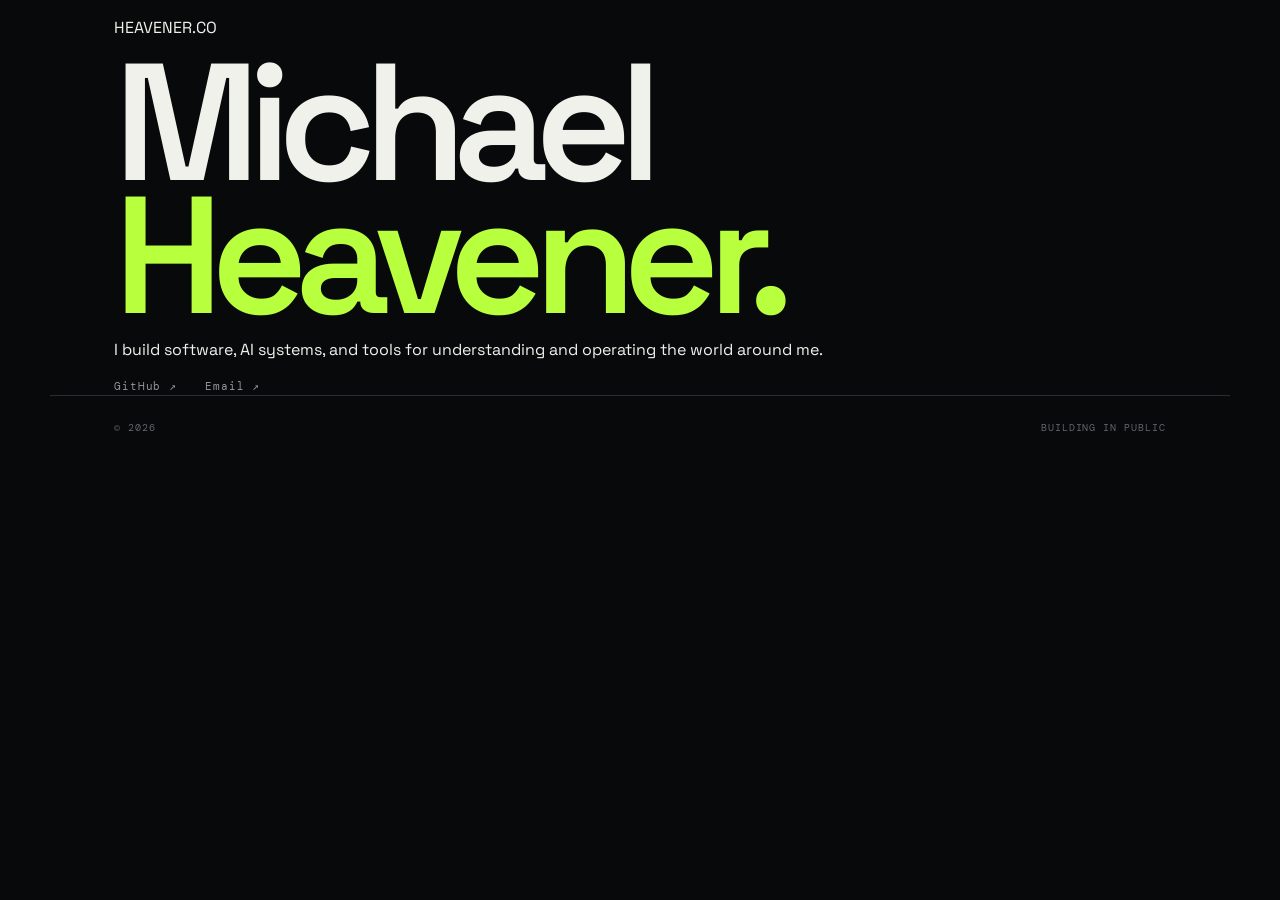
==== index.html @ 12c2f24b "Simplify main Heavener landing page" ====
<!doctype html>
<html lang="en">
<head>
  <meta charset="utf-8">
  <meta name="viewport" content="width=device-width, initial-scale=1">
  <meta name="description" content="Michael Heavener — building software, AI systems, and useful things.">
  <title>Michael Heavener</title>
  <link rel="stylesheet" href="style.css">
</head>
<body class="home-page">
  <main class="home">
    <p class="eyebrow">HEAVENER.CO</p>
    <h1>Michael<br><em>Heavener.</em></h1>
    <p class="intro">I build software, AI systems, and tools for understanding and operating the world around me.</p>
    <nav class="home-links" aria-label="Primary">
      <a href="https://github.heavener.co">GitHub <span>↗</span></a>
      <a href="mailto:hello@heavener.co">Email <span>↗</span></a>
    </nav>
  </main>
  <footer class="home-footer">
    <span>© 2026</span>
    <span>BUILDING IN PUBLIC</span>
  </footer>
</body>
</html>
---- style.css ----
@import url('https://fonts.googleapis.com/css2?family=DM+Mono:wght@400;500&family=Space+Grotesk:wght@400;500;600;700&display=swap');

:root { --bg:#08090b; --fg:#f1f1ec; --muted:#92959a; --line:#292c31; --accent:#b8ff3d; --max:1180px; }
* { box-sizing:border-box; }
html { scroll-behavior:smooth; }
body { margin:0; background:var(--bg); color:var(--fg); font-family:'Space Grotesk',sans-serif; line-height:1.5; }
a { color:inherit; text-decoration:none; }
.scanlines { position:fixed; inset:0; pointer-events:none; opacity:.035; z-index:10; background:repeating-linear-gradient(to bottom,transparent 0,transparent 2px,#fff 3px); }
.site-header { height:78px; padding:0 5vw; display:flex; align-items:center; justify-content:space-between; border-bottom:1px solid var(--line); position:sticky; top:0; z-index:5; background:rgba(8,9,11,.88); backdrop-filter:blur(14px); }
.brand { font-weight:700; letter-spacing:-.05em; font-size:1.15rem; }
.brand span { color:var(--muted); }
nav { display:flex; gap:28px; font-family:'DM Mono',monospace; font-size:.7rem; letter-spacing:.08em; }
nav a { color:var(--muted); transition:color .2s; } nav a:hover { color:var(--accent); }
main { max-width:var(--max); margin:auto; padding:0 5vw; }
.hero { min-height:calc(100vh - 78px); display:flex; flex-direction:column; justify-content:center; padding:10vh 0; position:relative; }
.hero-meta,.section-label,.status,.project-type,footer { font-family:'DM Mono',monospace; font-size:.68rem; letter-spacing:.1em; }
.hero-meta { color:var(--muted); margin-bottom:28px; } .hero-meta span { color:var(--accent); margin:0 8px; }
h1 { font-size:clamp(4.8rem,13vw,10.5rem); line-height:.8; letter-spacing:-.075em; margin:0; font-weight:600; }
em { color:var(--accent); font-style:normal; }
.lede { max-width:560px; color:#b8bbc0; font-size:clamp(1rem,2vw,1.3rem); margin:42px 0 30px; }
.hero-actions { display:flex; gap:12px; flex-wrap:wrap; }
.button { border:1px solid var(--line); padding:13px 18px; font-family:'DM Mono',monospace; font-size:.7rem; letter-spacing:.07em; transition:.2s; }
.button:hover { border-color:var(--accent); color:var(--accent); transform:translateY(-2px); }
.button.primary { background:var(--accent); color:#090a09; border-color:var(--accent); }
.button.primary:hover { background:transparent; color:var(--accent); }
.status { margin-top:70px; color:var(--muted); } .dot { display:inline-block; width:7px; height:7px; background:var(--accent); border-radius:50%; margin-right:8px; box-shadow:0 0 14px var(--accent); } .slash { margin:0 10px; color:var(--line); }
.section { border-top:1px solid var(--line); padding:110px 0; } .section-label { color:var(--muted); margin-bottom:48px; }
.project-grid { display:grid; grid-template-columns:repeat(2,1fr); gap:1px; background:var(--line); border:1px solid var(--line); }
.project { min-height:380px; background:var(--bg); padding:30px; display:flex; flex-direction:column; justify-content:space-between; position:relative; transition:background .25s; }
.project:hover { background:#0d0f12; } .project.featured { grid-row:span 2; min-height:761px; }
.project-number { color:var(--accent); font-family:'DM Mono',monospace; font-size:.7rem; } .project-type { color:var(--muted); margin:0 0 14px; }
.project h2 { font-size:clamp(2rem,4vw,4rem); line-height:.95; letter-spacing:-.06em; margin:0 0 20px; } .project p:not(.project-type) { color:var(--muted); max-width:420px; }
.project-arrow { position:absolute; right:28px; top:28px; font-size:1.4rem; color:var(--muted); transition:.2s; } .project:hover .project-arrow { color:var(--accent); transform:translate(3px,-3px); }
.about-grid { display:grid; grid-template-columns:1fr 1fr; gap:8vw; } .about-grid h2,.contact-inner h2 { font-size:clamp(2.8rem,6vw,6rem); line-height:.92; letter-spacing:-.065em; margin:0; }
.about-copy { color:#b8bbc0; font-size:1.05rem; max-width:520px; } .about-copy p { margin-top:0; margin-bottom:28px; }
.stack { display:flex; flex-wrap:wrap; gap:7px; margin-top:35px; } .stack span { border:1px solid var(--line); padding:7px 9px; font-family:'DM Mono',monospace; font-size:.63rem; color:var(--muted); }
.contact-section { padding-bottom:150px; } .contact-inner { display:flex; align-items:end; justify-content:space-between; gap:40px; } .contact-link { font-family:'DM Mono',monospace; color:var(--accent); border-bottom:1px solid var(--accent); padding-bottom:5px; white-space:nowrap; }
footer { max-width:var(--max); margin:auto; padding:25px 5vw 40px; border-top:1px solid var(--line); display:flex; justify-content:space-between; color:#62656a; font-size:.6rem; }
@media(max-width:720px){ nav{gap:14px;} nav a:nth-child(2){display:none;} .project-grid,.about-grid{grid-template-columns:1fr;} .project.featured{grid-row:auto;min-height:520px;} .project{min-height:360px;} .contact-inner{display:block;} .contact-link{display:inline-block;margin-top:40px;} footer{display:block;} footer span{display:block;margin-top:7px;} }
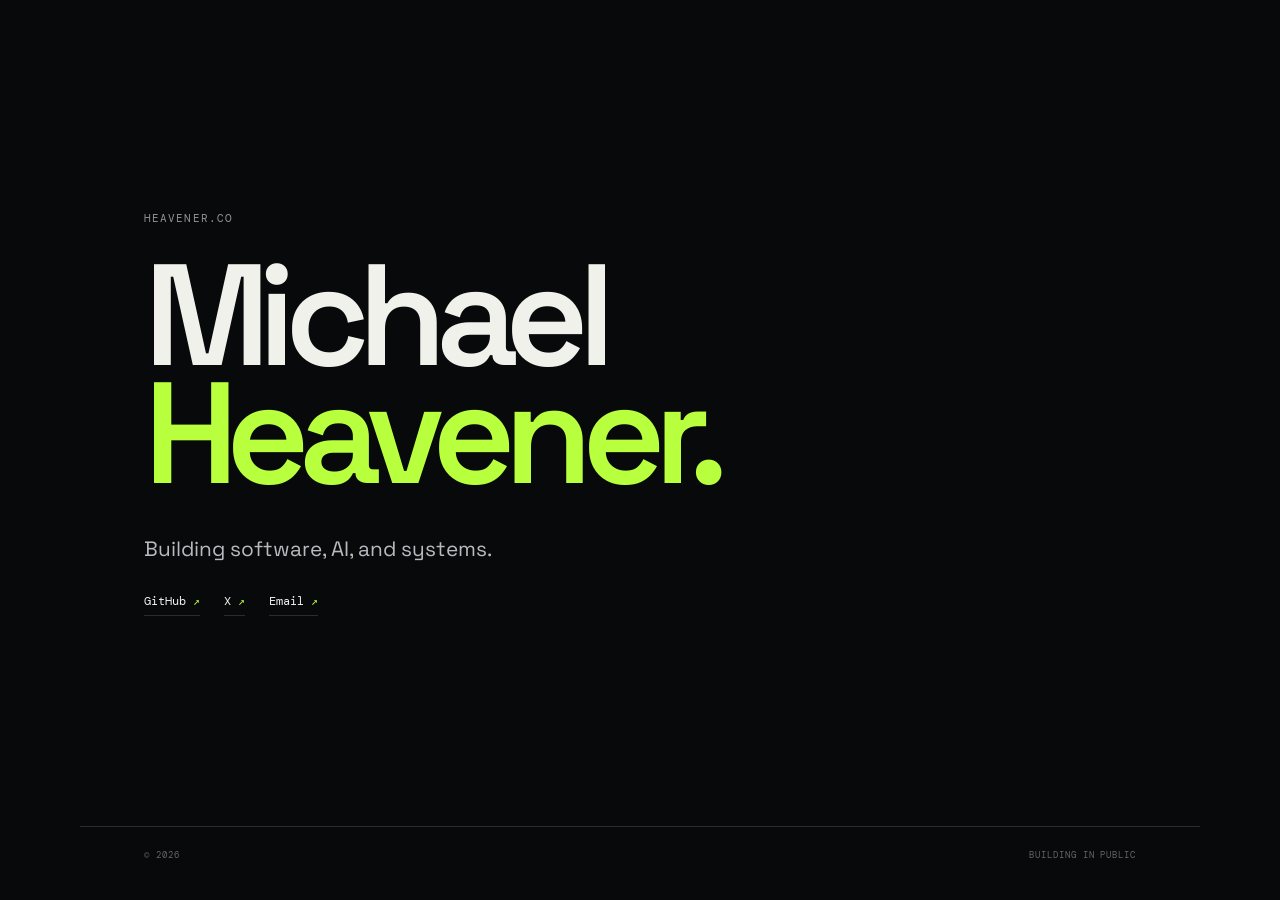
==== commit 7293dac5: "Simplify Heavener landing page and add X link" ====
--- a/index.html
+++ b/index.html
@@ -3,19 +3,22 @@
 <head>
   <meta charset="utf-8">
   <meta name="viewport" content="width=device-width, initial-scale=1">
-  <meta name="description" content="Michael Heavener — building software, AI systems, and useful things.">
+  <meta name="description" content="Michael Heavener — software, AI, and systems.">
   <title>Michael Heavener</title>
   <link rel="stylesheet" href="style.css">
 </head>
 <body class="home-page">
   <main class="home">
     <p class="eyebrow">HEAVENER.CO</p>
-    <h1>Michael<br><em>Heavener.</em></h1>
-    <p class="intro">I build software, AI systems, and tools for understanding and operating the world around me.</p>
-    <nav class="home-links" aria-label="Primary">
-      <a href="https://github.heavener.co">GitHub <span>↗</span></a>
-      <a href="mailto:hello@heavener.co">Email <span>↗</span></a>
-    </nav>
+    <div class="home-main">
+      <h1>Michael<br><em>Heavener.</em></h1>
+      <p class="intro">Building software, AI, and systems.</p>
+      <nav class="home-links" aria-label="Primary">
+        <a class="primary-link" href="https://github.heavener.co">GitHub <span>↗</span></a>
+        <a href="https://x.com/mrayheavener" target="_blank" rel="noopener noreferrer">X <span>↗</span></a>
+        <a href="mailto:hello@heavener.co">Email <span>↗</span></a>
+      </nav>
+    </div>
   </main>
   <footer class="home-footer">
     <span>© 2026</span>
--- a/style.css
+++ b/style.css
@@ -1,39 +1,70 @@
 @import url('https://fonts.googleapis.com/css2?family=DM+Mono:wght@400;500&family=Space+Grotesk:wght@400;500;600;700&display=swap');
 
-:root { --bg:#08090b; --fg:#f1f1ec; --muted:#92959a; --line:#292c31; --accent:#b8ff3d; --max:1180px; }
+:root { --bg:#08090b; --fg:#f1f1ec; --muted:#8f9399; --line:#292c31; --accent:#b8ff3d; --max:1120px; }
 * { box-sizing:border-box; }
 html { scroll-behavior:smooth; }
 body { margin:0; background:var(--bg); color:var(--fg); font-family:'Space Grotesk',sans-serif; line-height:1.5; }
 a { color:inherit; text-decoration:none; }
-.scanlines { position:fixed; inset:0; pointer-events:none; opacity:.035; z-index:10; background:repeating-linear-gradient(to bottom,transparent 0,transparent 2px,#fff 3px); }
-.site-header { height:78px; padding:0 5vw; display:flex; align-items:center; justify-content:space-between; border-bottom:1px solid var(--line); position:sticky; top:0; z-index:5; background:rgba(8,9,11,.88); backdrop-filter:blur(14px); }
-.brand { font-weight:700; letter-spacing:-.05em; font-size:1.15rem; }
-.brand span { color:var(--muted); }
-nav { display:flex; gap:28px; font-family:'DM Mono',monospace; font-size:.7rem; letter-spacing:.08em; }
-nav a { color:var(--muted); transition:color .2s; } nav a:hover { color:var(--accent); }
-main { max-width:var(--max); margin:auto; padding:0 5vw; }
-.hero { min-height:calc(100vh - 78px); display:flex; flex-direction:column; justify-content:center; padding:10vh 0; position:relative; }
-.hero-meta,.section-label,.status,.project-type,footer { font-family:'DM Mono',monospace; font-size:.68rem; letter-spacing:.1em; }
-.hero-meta { color:var(--muted); margin-bottom:28px; } .hero-meta span { color:var(--accent); margin:0 8px; }
-h1 { font-size:clamp(4.8rem,13vw,10.5rem); line-height:.8; letter-spacing:-.075em; margin:0; font-weight:600; }
 em { color:var(--accent); font-style:normal; }
-.lede { max-width:560px; color:#b8bbc0; font-size:clamp(1rem,2vw,1.3rem); margin:42px 0 30px; }
-.hero-actions { display:flex; gap:12px; flex-wrap:wrap; }
-.button { border:1px solid var(--line); padding:13px 18px; font-family:'DM Mono',monospace; font-size:.7rem; letter-spacing:.07em; transition:.2s; }
-.button:hover { border-color:var(--accent); color:var(--accent); transform:translateY(-2px); }
-.button.primary { background:var(--accent); color:#090a09; border-color:var(--accent); }
-.button.primary:hover { background:transparent; color:var(--accent); }
-.status { margin-top:70px; color:var(--muted); } .dot { display:inline-block; width:7px; height:7px; background:var(--accent); border-radius:50%; margin-right:8px; box-shadow:0 0 14px var(--accent); } .slash { margin:0 10px; color:var(--line); }
-.section { border-top:1px solid var(--line); padding:110px 0; } .section-label { color:var(--muted); margin-bottom:48px; }
-.project-grid { display:grid; grid-template-columns:repeat(2,1fr); gap:1px; background:var(--line); border:1px solid var(--line); }
-.project { min-height:380px; background:var(--bg); padding:30px; display:flex; flex-direction:column; justify-content:space-between; position:relative; transition:background .25s; }
-.project:hover { background:#0d0f12; } .project.featured { grid-row:span 2; min-height:761px; }
-.project-number { color:var(--accent); font-family:'DM Mono',monospace; font-size:.7rem; } .project-type { color:var(--muted); margin:0 0 14px; }
-.project h2 { font-size:clamp(2rem,4vw,4rem); line-height:.95; letter-spacing:-.06em; margin:0 0 20px; } .project p:not(.project-type) { color:var(--muted); max-width:420px; }
-.project-arrow { position:absolute; right:28px; top:28px; font-size:1.4rem; color:var(--muted); transition:.2s; } .project:hover .project-arrow { color:var(--accent); transform:translate(3px,-3px); }
-.about-grid { display:grid; grid-template-columns:1fr 1fr; gap:8vw; } .about-grid h2,.contact-inner h2 { font-size:clamp(2.8rem,6vw,6rem); line-height:.92; letter-spacing:-.065em; margin:0; }
-.about-copy { color:#b8bbc0; font-size:1.05rem; max-width:520px; } .about-copy p { margin-top:0; margin-bottom:28px; }
-.stack { display:flex; flex-wrap:wrap; gap:7px; margin-top:35px; } .stack span { border:1px solid var(--line); padding:7px 9px; font-family:'DM Mono',monospace; font-size:.63rem; color:var(--muted); }
-.contact-section { padding-bottom:150px; } .contact-inner { display:flex; align-items:end; justify-content:space-between; gap:40px; } .contact-link { font-family:'DM Mono',monospace; color:var(--accent); border-bottom:1px solid var(--accent); padding-bottom:5px; white-space:nowrap; }
-footer { max-width:var(--max); margin:auto; padding:25px 5vw 40px; border-top:1px solid var(--line); display:flex; justify-content:space-between; color:#62656a; font-size:.6rem; }
-@media(max-width:720px){ nav{gap:14px;} nav a:nth-child(2){display:none;} .project-grid,.about-grid{grid-template-columns:1fr;} .project.featured{grid-row:auto;min-height:520px;} .project{min-height:360px;} .contact-inner{display:block;} .contact-link{display:inline-block;margin-top:40px;} footer{display:block;} footer span{display:block;margin-top:7px;} }
+
+.home { min-height:calc(100vh - 74px); max-width:var(--max); margin:auto; padding:7vw 5vw; display:flex; flex-direction:column; justify-content:center; }
+.eyebrow,.home-footer,.github-eyebrow,.meta,.repo-meta,.activity-time { font-family:'DM Mono',monospace; letter-spacing:.1em; text-transform:uppercase; }
+.eyebrow { color:var(--muted); font-size:.68rem; margin:0 0 30px; }
+.home h1 { font-size:clamp(4rem,12vw,9rem); line-height:.82; letter-spacing:-.08em; font-weight:600; margin:0; }
+.intro { max-width:560px; color:#b7bbc0; font-size:clamp(1.05rem,2vw,1.3rem); margin:42px 0 28px; }
+.home-links { display:flex; gap:24px; font-family:'DM Mono',monospace; font-size:.72rem; }
+.home-links a { border-bottom:1px solid var(--line); padding-bottom:5px; transition:.2s; }
+.home-links a:hover { color:var(--accent); border-color:var(--accent); }
+.home-links span { color:var(--accent); }
+.home-footer { max-width:var(--max); margin:auto; padding:22px 5vw 32px; border-top:1px solid var(--line); display:flex; justify-content:space-between; color:#62666c; font-size:.58rem; }
+
+.github-page { min-height:100vh; }
+.github-wrap { max-width:var(--max); margin:auto; padding:0 5vw 90px; }
+.github-header { padding:42px 0 70px; border-bottom:1px solid var(--line); display:flex; align-items:end; justify-content:space-between; gap:30px; }
+.github-eyebrow { color:var(--muted); font-size:.66rem; margin:0 0 18px; }
+.github-header h1 { margin:0; font-size:clamp(3.4rem,8vw,7rem); line-height:.85; letter-spacing:-.075em; }
+.github-header p { max-width:450px; color:var(--muted); margin:0; }
+.back-link { font-family:'DM Mono',monospace; font-size:.68rem; color:var(--muted); white-space:nowrap; }
+.back-link:hover { color:var(--accent); }
+.github-section { padding:70px 0; border-bottom:1px solid var(--line); }
+.section-head { display:flex; justify-content:space-between; align-items:baseline; gap:20px; margin-bottom:28px; }
+.section-head h2 { margin:0; font-size:1.7rem; letter-spacing:-.04em; }
+.meta { color:var(--muted); font-size:.62rem; }
+.profile { display:grid; grid-template-columns:auto 1fr; gap:26px; align-items:center; }
+.avatar { width:82px; height:82px; border-radius:50%; border:1px solid var(--line); }
+.profile-name { font-size:1.4rem; font-weight:600; }
+.profile-handle { color:var(--muted); font-family:'DM Mono',monospace; font-size:.7rem; }
+.profile-stats { display:flex; gap:22px; margin-top:10px; color:var(--muted); font-family:'DM Mono',monospace; font-size:.62rem; }
+.repo-grid { display:grid; grid-template-columns:repeat(2,1fr); gap:1px; background:var(--line); border:1px solid var(--line); }
+.repo { background:var(--bg); padding:28px; min-height:230px; display:flex; flex-direction:column; justify-content:space-between; transition:.2s; }
+.repo:hover { background:#0d0f12; }
+.repo h3 { margin:5px 0 10px; font-size:1.8rem; letter-spacing:-.05em; }
+.repo p { margin:0; color:var(--muted); max-width:500px; }
+.repo-top { display:flex; justify-content:space-between; gap:20px; }
+.repo-link { color:var(--accent); font-size:1.1rem; }
+.repo-bottom { display:flex; justify-content:space-between; gap:20px; margin-top:28px; color:var(--muted); font-family:'DM Mono',monospace; font-size:.58rem; }
+.tags { display:flex; flex-wrap:wrap; gap:6px; margin-top:17px; }
+.tag { border:1px solid var(--line); padding:4px 7px; color:var(--muted); font-family:'DM Mono',monospace; font-size:.55rem; }
+.activity { display:grid; gap:1px; background:var(--line); border:1px solid var(--line); }
+.activity-item { background:var(--bg); padding:20px 24px; display:grid; grid-template-columns:130px 1fr auto; gap:20px; align-items:center; }
+.activity-type { color:var(--accent); font-family:'DM Mono',monospace; font-size:.6rem; }
+.activity-body { min-width:0; }
+.activity-body strong { font-weight:500; }
+.activity-body a:hover { color:var(--accent); }
+.activity-time { color:var(--muted); font-size:.56rem; white-space:nowrap; }
+.status-line { color:var(--muted); font-family:'DM Mono',monospace; font-size:.6rem; }
+.dot { display:inline-block; width:6px; height:6px; background:var(--accent); border-radius:50%; margin-right:8px; box-shadow:0 0 12px var(--accent); }
+.error { color:#ff8f8f; font-family:'DM Mono',monospace; font-size:.7rem; }
+.github-footer { max-width:var(--max); margin:auto; padding:24px 5vw 40px; color:#62666c; font-family:'DM Mono',monospace; font-size:.58rem; display:flex; justify-content:space-between; }
+
+@media(max-width:720px){
+  .home { padding-top:18vw; }
+  .home-footer,.github-footer { display:block; }
+  .home-footer span,.github-footer span { display:block; margin-top:7px; }
+  .github-header { display:block; }
+  .back-link { display:inline-block; margin-top:30px; }
+  .profile { grid-template-columns:1fr; }
+  .repo-grid { grid-template-columns:1fr; }
+  .activity-item { grid-template-columns:1fr; gap:8px; }
+  .activity-time { white-space:normal; }
+}
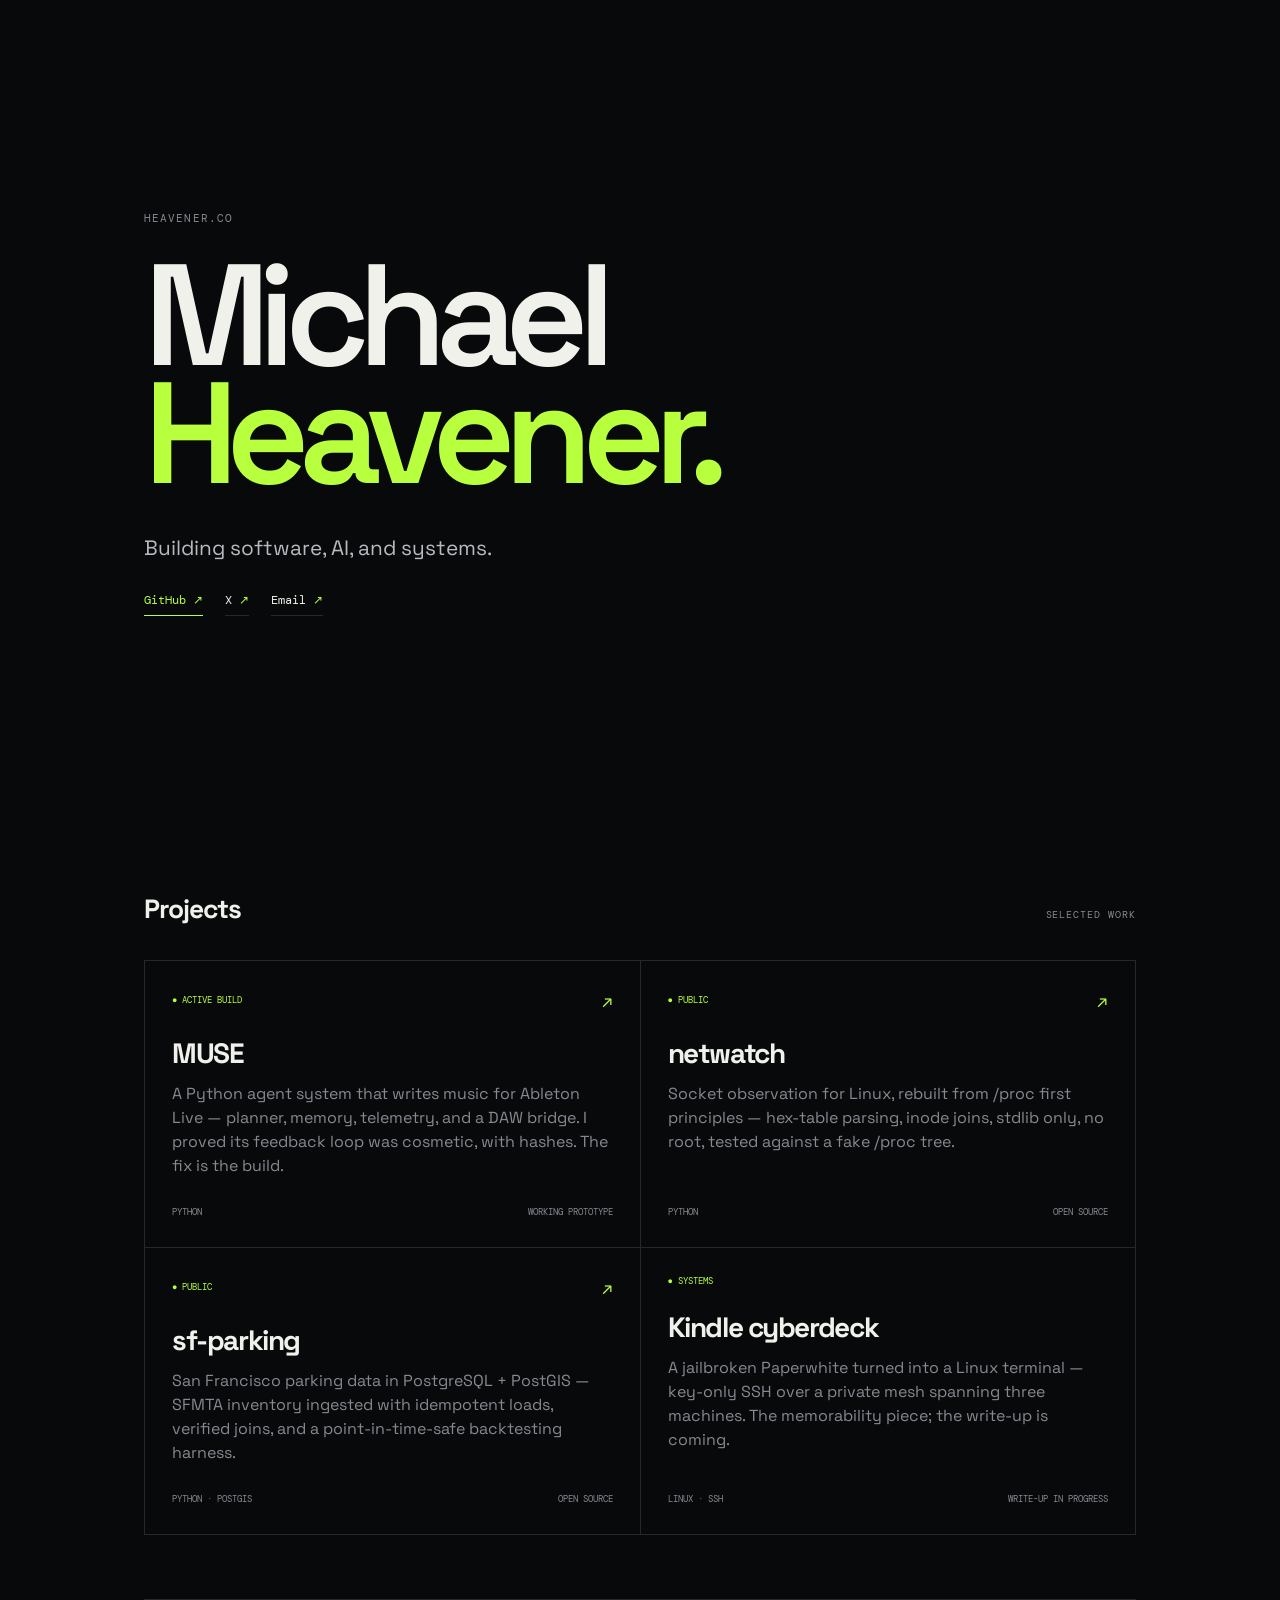
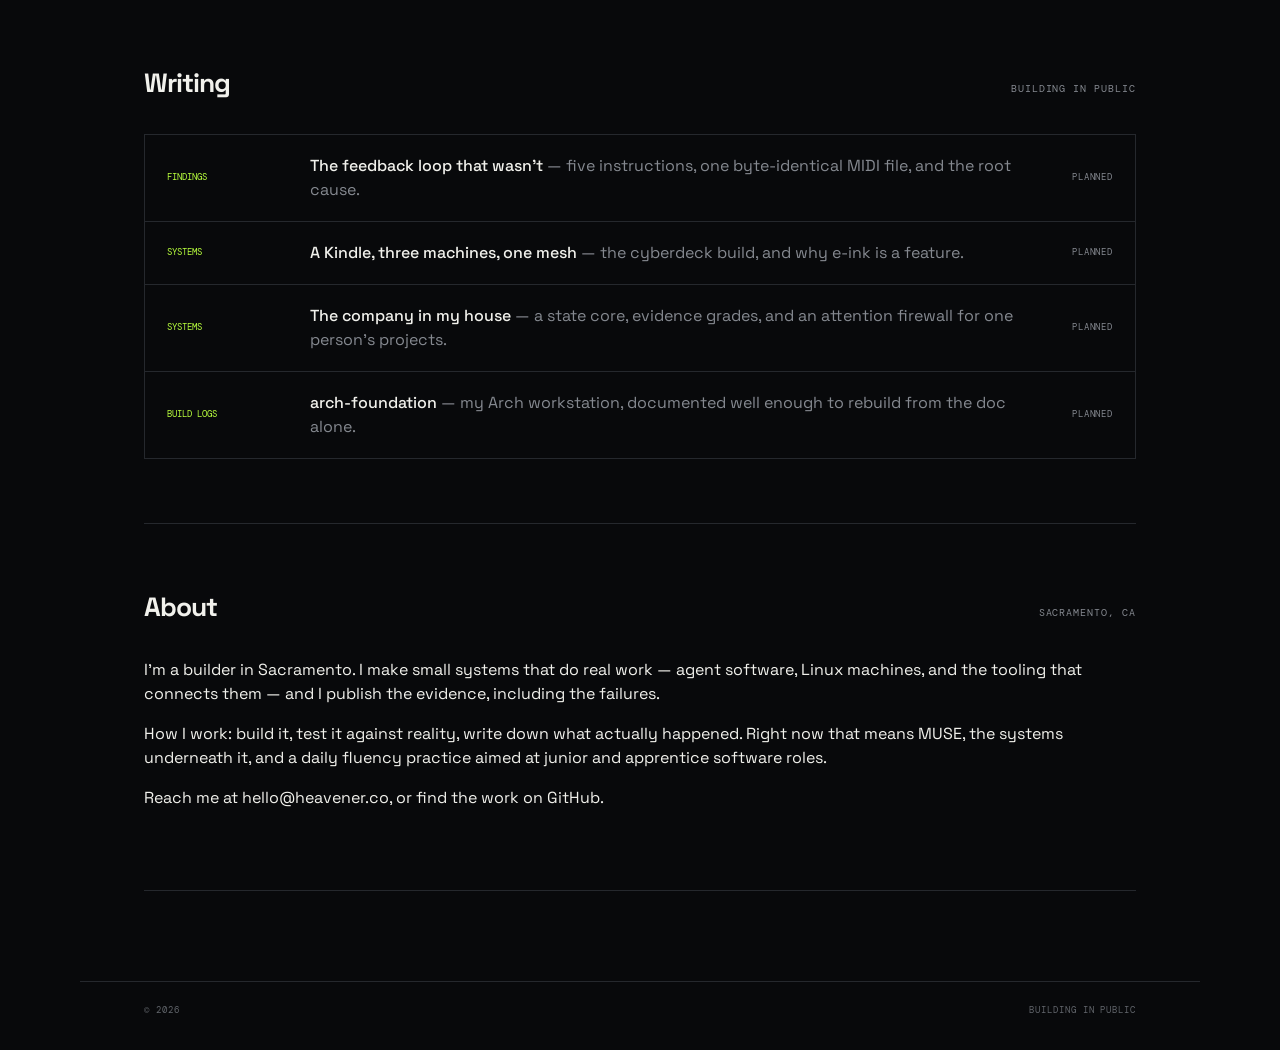
==== commit 418d7eeb: "Homepage v2: projects, writing, about sections (preview)" ====
--- a/index.html
+++ b/index.html
@@ -20,6 +20,104 @@
       </nav>
     </div>
   </main>
+
+  <div class="github-wrap home-sections">
+
+    <section class="github-section" id="projects">
+      <div class="section-head">
+        <h2>Projects</h2>
+        <p class="meta">SELECTED WORK</p>
+      </div>
+      <div class="project-grid">
+        <article class="project-card">
+          <div>
+            <div class="project-top">
+              <span class="live-mark">● ACTIVE BUILD</span>
+              <a class="repo-link" href="https://github.heavener.co" aria-label="MUSE on the GitHub page">↗</a>
+            </div>
+            <h3>MUSE</h3>
+            <p>A Python agent system that writes music for Ableton Live — planner, memory, telemetry, and a DAW bridge. I proved its feedback loop was cosmetic, with hashes. The fix is the build.</p>
+          </div>
+          <div class="project-bottom"><span>Python</span><span>Working prototype</span></div>
+        </article>
+        <article class="project-card">
+          <div>
+            <div class="project-top">
+              <span class="live-mark">● PUBLIC</span>
+              <a class="repo-link" href="https://github.com/michaelheavener4/netwatch" target="_blank" rel="noopener noreferrer" aria-label="netwatch on GitHub">↗</a>
+            </div>
+            <h3>netwatch</h3>
+            <p>Socket observation for Linux, rebuilt from /proc first principles — hex-table parsing, inode joins, stdlib only, no root, tested against a fake /proc tree.</p>
+          </div>
+          <div class="project-bottom"><span>Python</span><span>Open source</span></div>
+        </article>
+        <article class="project-card">
+          <div>
+            <div class="project-top">
+              <span class="live-mark">● PUBLIC</span>
+              <a class="repo-link" href="https://github.com/michaelheavener4/sf-parking" target="_blank" rel="noopener noreferrer" aria-label="sf-parking on GitHub">↗</a>
+            </div>
+            <h3>sf-parking</h3>
+            <p>San Francisco parking data in PostgreSQL + PostGIS — SFMTA inventory ingested with idempotent loads, verified joins, and a point-in-time-safe backtesting harness.</p>
+          </div>
+          <div class="project-bottom"><span>Python · PostGIS</span><span>Open source</span></div>
+        </article>
+        <article class="project-card">
+          <div>
+            <div class="project-top">
+              <span class="live-mark">● SYSTEMS</span>
+            </div>
+            <h3>Kindle cyberdeck</h3>
+            <p>A jailbroken Paperwhite turned into a Linux terminal — key-only SSH over a private mesh spanning three machines. The memorability piece; the write-up is coming.</p>
+          </div>
+          <div class="project-bottom"><span>Linux · SSH</span><span>Write-up in progress</span></div>
+        </article>
+      </div>
+    </section>
+
+    <section class="github-section" id="writing">
+      <div class="section-head">
+        <h2>Writing</h2>
+        <p class="meta">BUILDING IN PUBLIC</p>
+      </div>
+      <div class="activity">
+        <div class="activity-item">
+          <span class="activity-type">FINDINGS</span>
+          <div class="activity-body"><strong>The feedback loop that wasn't</strong> <span class="activity-detail">— five instructions, one byte-identical MIDI file, and the root cause.</span></div>
+          <span class="activity-time">PLANNED</span>
+        </div>
+        <div class="activity-item">
+          <span class="activity-type">SYSTEMS</span>
+          <div class="activity-body"><strong>A Kindle, three machines, one mesh</strong> <span class="activity-detail">— the cyberdeck build, and why e-ink is a feature.</span></div>
+          <span class="activity-time">PLANNED</span>
+        </div>
+        <div class="activity-item">
+          <span class="activity-type">SYSTEMS</span>
+          <div class="activity-body"><strong>The company in my house</strong> <span class="activity-detail">— a state core, evidence grades, and an attention firewall for one person's projects.</span></div>
+          <span class="activity-time">PLANNED</span>
+        </div>
+        <div class="activity-item">
+          <span class="activity-type">BUILD LOGS</span>
+          <div class="activity-body"><strong>arch-foundation</strong> <span class="activity-detail">— my Arch workstation, documented well enough to rebuild from the doc alone.</span></div>
+          <span class="activity-time">PLANNED</span>
+        </div>
+      </div>
+    </section>
+
+    <section class="github-section" id="about">
+      <div class="section-head">
+        <h2>About</h2>
+        <p class="meta">SACRAMENTO, CA</p>
+      </div>
+      <div class="about-copy">
+        <p>I'm a builder in Sacramento. I make small systems that do real work — agent software, Linux machines, and the tooling that connects them — and I publish the evidence, including the failures.</p>
+        <p>How I work: build it, test it against reality, write down what actually happened. Right now that means MUSE, the systems underneath it, and a daily fluency practice aimed at junior and apprentice software roles.</p>
+        <p>Reach me at <a class="about-mail" href="mailto:hello@heavener.co">hello@heavener.co</a>, or find the work on <a class="about-mail" href="https://github.heavener.co">GitHub</a>.</p>
+      </div>
+    </section>
+
+  </div>
+
   <footer class="home-footer">
     <span>© 2026</span>
     <span>BUILDING IN PUBLIC</span>
--- a/style.css
+++ b/style.css
@@ -1,62 +1,72 @@
 @import url('https://fonts.googleapis.com/css2?family=DM+Mono:wght@400;500&family=Space+Grotesk:wght@400;500;600;700&display=swap');
 
-:root { --bg:#08090b; --fg:#f1f1ec; --muted:#8f9399; --line:#292c31; --accent:#b8ff3d; --max:1120px; }
+:root { --bg:#08090b; --fg:#f1f1ec; --muted:#858990; --line:#25282d; --accent:#b8ff3d; --max:1120px; }
 * { box-sizing:border-box; }
 html { scroll-behavior:smooth; }
 body { margin:0; background:var(--bg); color:var(--fg); font-family:'Space Grotesk',sans-serif; line-height:1.5; }
 a { color:inherit; text-decoration:none; }
 em { color:var(--accent); font-style:normal; }
-
+.eyebrow,.home-footer,.github-eyebrow,.meta,.repo-meta,.activity-time,.profile-handle { font-family:'DM Mono',monospace; letter-spacing:.1em; text-transform:uppercase; }
 .home { min-height:calc(100vh - 74px); max-width:var(--max); margin:auto; padding:7vw 5vw; display:flex; flex-direction:column; justify-content:center; }
-.eyebrow,.home-footer,.github-eyebrow,.meta,.repo-meta,.activity-time { font-family:'DM Mono',monospace; letter-spacing:.1em; text-transform:uppercase; }
 .eyebrow { color:var(--muted); font-size:.68rem; margin:0 0 30px; }
+.home-main { max-width:850px; }
 .home h1 { font-size:clamp(4rem,12vw,9rem); line-height:.82; letter-spacing:-.08em; font-weight:600; margin:0; }
-.intro { max-width:560px; color:#b7bbc0; font-size:clamp(1.05rem,2vw,1.3rem); margin:42px 0 28px; }
-.home-links { display:flex; gap:24px; font-family:'DM Mono',monospace; font-size:.72rem; }
-.home-links a { border-bottom:1px solid var(--line); padding-bottom:5px; transition:.2s; }
-.home-links a:hover { color:var(--accent); border-color:var(--accent); }
+.intro { color:#b7bbc0; font-size:clamp(1.05rem,2vw,1.3rem); margin:40px 0 28px; }
+.home-links { display:flex; flex-wrap:wrap; gap:22px; font-family:'DM Mono',monospace; font-size:.72rem; }
+.home-links a { border-bottom:1px solid var(--line); padding-bottom:6px; transition:color .2s,border-color .2s; }
+.home-links a:hover,.home-links .primary-link { color:var(--accent); border-color:var(--accent); }
 .home-links span { color:var(--accent); }
 .home-footer { max-width:var(--max); margin:auto; padding:22px 5vw 32px; border-top:1px solid var(--line); display:flex; justify-content:space-between; color:#62666c; font-size:.58rem; }
-
 .github-page { min-height:100vh; }
 .github-wrap { max-width:var(--max); margin:auto; padding:0 5vw 90px; }
-.github-header { padding:42px 0 70px; border-bottom:1px solid var(--line); display:flex; align-items:end; justify-content:space-between; gap:30px; }
+.github-header { padding:42px 0 62px; border-bottom:1px solid var(--line); display:flex; align-items:end; justify-content:space-between; gap:40px; }
 .github-eyebrow { color:var(--muted); font-size:.66rem; margin:0 0 18px; }
 .github-header h1 { margin:0; font-size:clamp(3.4rem,8vw,7rem); line-height:.85; letter-spacing:-.075em; }
-.github-header p { max-width:450px; color:var(--muted); margin:0; }
+.github-subtitle { max-width:470px; color:var(--muted); margin:26px 0 0; font-size:.95rem; }
 .back-link { font-family:'DM Mono',monospace; font-size:.68rem; color:var(--muted); white-space:nowrap; }
 .back-link:hover { color:var(--accent); }
-.github-section { padding:70px 0; border-bottom:1px solid var(--line); }
+.github-section { padding:64px 0; border-bottom:1px solid var(--line); }
 .section-head { display:flex; justify-content:space-between; align-items:baseline; gap:20px; margin-bottom:28px; }
-.section-head h2 { margin:0; font-size:1.7rem; letter-spacing:-.04em; }
-.meta { color:var(--muted); font-size:.62rem; }
-.profile { display:grid; grid-template-columns:auto 1fr; gap:26px; align-items:center; }
-.avatar { width:82px; height:82px; border-radius:50%; border:1px solid var(--line); }
-.profile-name { font-size:1.4rem; font-weight:600; }
-.profile-handle { color:var(--muted); font-family:'DM Mono',monospace; font-size:.7rem; }
-.profile-stats { display:flex; gap:22px; margin-top:10px; color:var(--muted); font-family:'DM Mono',monospace; font-size:.62rem; }
+.section-head h2 { margin:0; font-size:1.65rem; letter-spacing:-.04em; }
+.meta { color:var(--muted); font-size:.6rem; }
+.profile { display:grid; grid-template-columns:auto 1fr; gap:24px; align-items:center; }
+.avatar { width:76px; height:76px; border-radius:50%; border:1px solid var(--line); display:block; }
+.profile-name { font-size:1.35rem; font-weight:600; }
+.profile-handle { color:var(--muted); font-size:.62rem; margin-top:2px; }
+.profile-bio { color:#b7bbc0; margin:10px 0 0; max-width:600px; }
+.profile-stats { display:flex; flex-wrap:wrap; gap:10px 22px; margin-top:12px; color:var(--muted); font-family:'DM Mono',monospace; font-size:.6rem; }
+.project-grid { display:grid; grid-template-columns:repeat(2,1fr); gap:1px; background:var(--line); border:1px solid var(--line); }
+.project-card { background:var(--bg); padding:27px; min-height:210px; display:flex; flex-direction:column; justify-content:space-between; }
+.project-top { display:flex; justify-content:space-between; align-items:center; gap:20px; }
+.project-card h3 { margin:18px 0 8px; font-size:1.75rem; letter-spacing:-.05em; }
+.project-card p { margin:0; color:var(--muted); max-width:540px; }
+.project-bottom { display:flex; justify-content:space-between; gap:20px; margin-top:28px; color:var(--muted); font-family:'DM Mono',monospace; font-size:.56rem; text-transform:uppercase; }
+.live-mark { color:var(--accent); font-family:'DM Mono',monospace; font-size:.56rem; }
 .repo-grid { display:grid; grid-template-columns:repeat(2,1fr); gap:1px; background:var(--line); border:1px solid var(--line); }
-.repo { background:var(--bg); padding:28px; min-height:230px; display:flex; flex-direction:column; justify-content:space-between; transition:.2s; }
+.repo { background:var(--bg); padding:27px; min-height:235px; display:flex; flex-direction:column; justify-content:space-between; transition:background .2s; }
 .repo:hover { background:#0d0f12; }
-.repo h3 { margin:5px 0 10px; font-size:1.8rem; letter-spacing:-.05em; }
+.repo.is-archived { opacity:.72; }
+.repo h3 { margin:6px 0 10px; font-size:1.75rem; letter-spacing:-.05em; }
 .repo p { margin:0; color:var(--muted); max-width:500px; }
 .repo-top { display:flex; justify-content:space-between; gap:20px; }
 .repo-link { color:var(--accent); font-size:1.1rem; }
 .repo-bottom { display:flex; justify-content:space-between; gap:20px; margin-top:28px; color:var(--muted); font-family:'DM Mono',monospace; font-size:.58rem; }
 .tags { display:flex; flex-wrap:wrap; gap:6px; margin-top:17px; }
-.tag { border:1px solid var(--line); padding:4px 7px; color:var(--muted); font-family:'DM Mono',monospace; font-size:.55rem; }
+.tag { border:1px solid var(--line); padding:4px 7px; color:var(--muted); font-family:'DM Mono',monospace; font-size:.54rem; }
 .activity { display:grid; gap:1px; background:var(--line); border:1px solid var(--line); }
-.activity-item { background:var(--bg); padding:20px 24px; display:grid; grid-template-columns:130px 1fr auto; gap:20px; align-items:center; }
-.activity-type { color:var(--accent); font-family:'DM Mono',monospace; font-size:.6rem; }
+.activity-item { background:var(--bg); padding:19px 22px; display:grid; grid-template-columns:125px 1fr auto; gap:18px; align-items:center; }
+.activity-item.is-private { background:#0b0d0f; }
+.activity-type { color:var(--accent); font-family:'DM Mono',monospace; font-size:.58rem; }
 .activity-body { min-width:0; }
 .activity-body strong { font-weight:500; }
 .activity-body a:hover { color:var(--accent); }
-.activity-time { color:var(--muted); font-size:.56rem; white-space:nowrap; }
+.activity-detail { color:var(--muted); }
+.activity-time { color:var(--muted); font-size:.54rem; white-space:nowrap; }
 .status-line { color:var(--muted); font-family:'DM Mono',monospace; font-size:.6rem; }
 .dot { display:inline-block; width:6px; height:6px; background:var(--accent); border-radius:50%; margin-right:8px; box-shadow:0 0 12px var(--accent); }
 .error { color:#ff8f8f; font-family:'DM Mono',monospace; font-size:.7rem; }
 .github-footer { max-width:var(--max); margin:auto; padding:24px 5vw 40px; color:#62666c; font-family:'DM Mono',monospace; font-size:.58rem; display:flex; justify-content:space-between; }
-
+.github-footer a:hover { color:var(--accent); }
 @media(max-width:720px){
   .home { padding-top:18vw; }
   .home-footer,.github-footer { display:block; }
@@ -64,7 +74,7 @@
   .github-header { display:block; }
   .back-link { display:inline-block; margin-top:30px; }
   .profile { grid-template-columns:1fr; }
-  .repo-grid { grid-template-columns:1fr; }
-  .activity-item { grid-template-columns:1fr; gap:8px; }
+  .project-grid,.repo-grid { grid-template-columns:1fr; }
+  .activity-item { grid-template-columns:1fr; gap:7px; }
   .activity-time { white-space:normal; }
 }
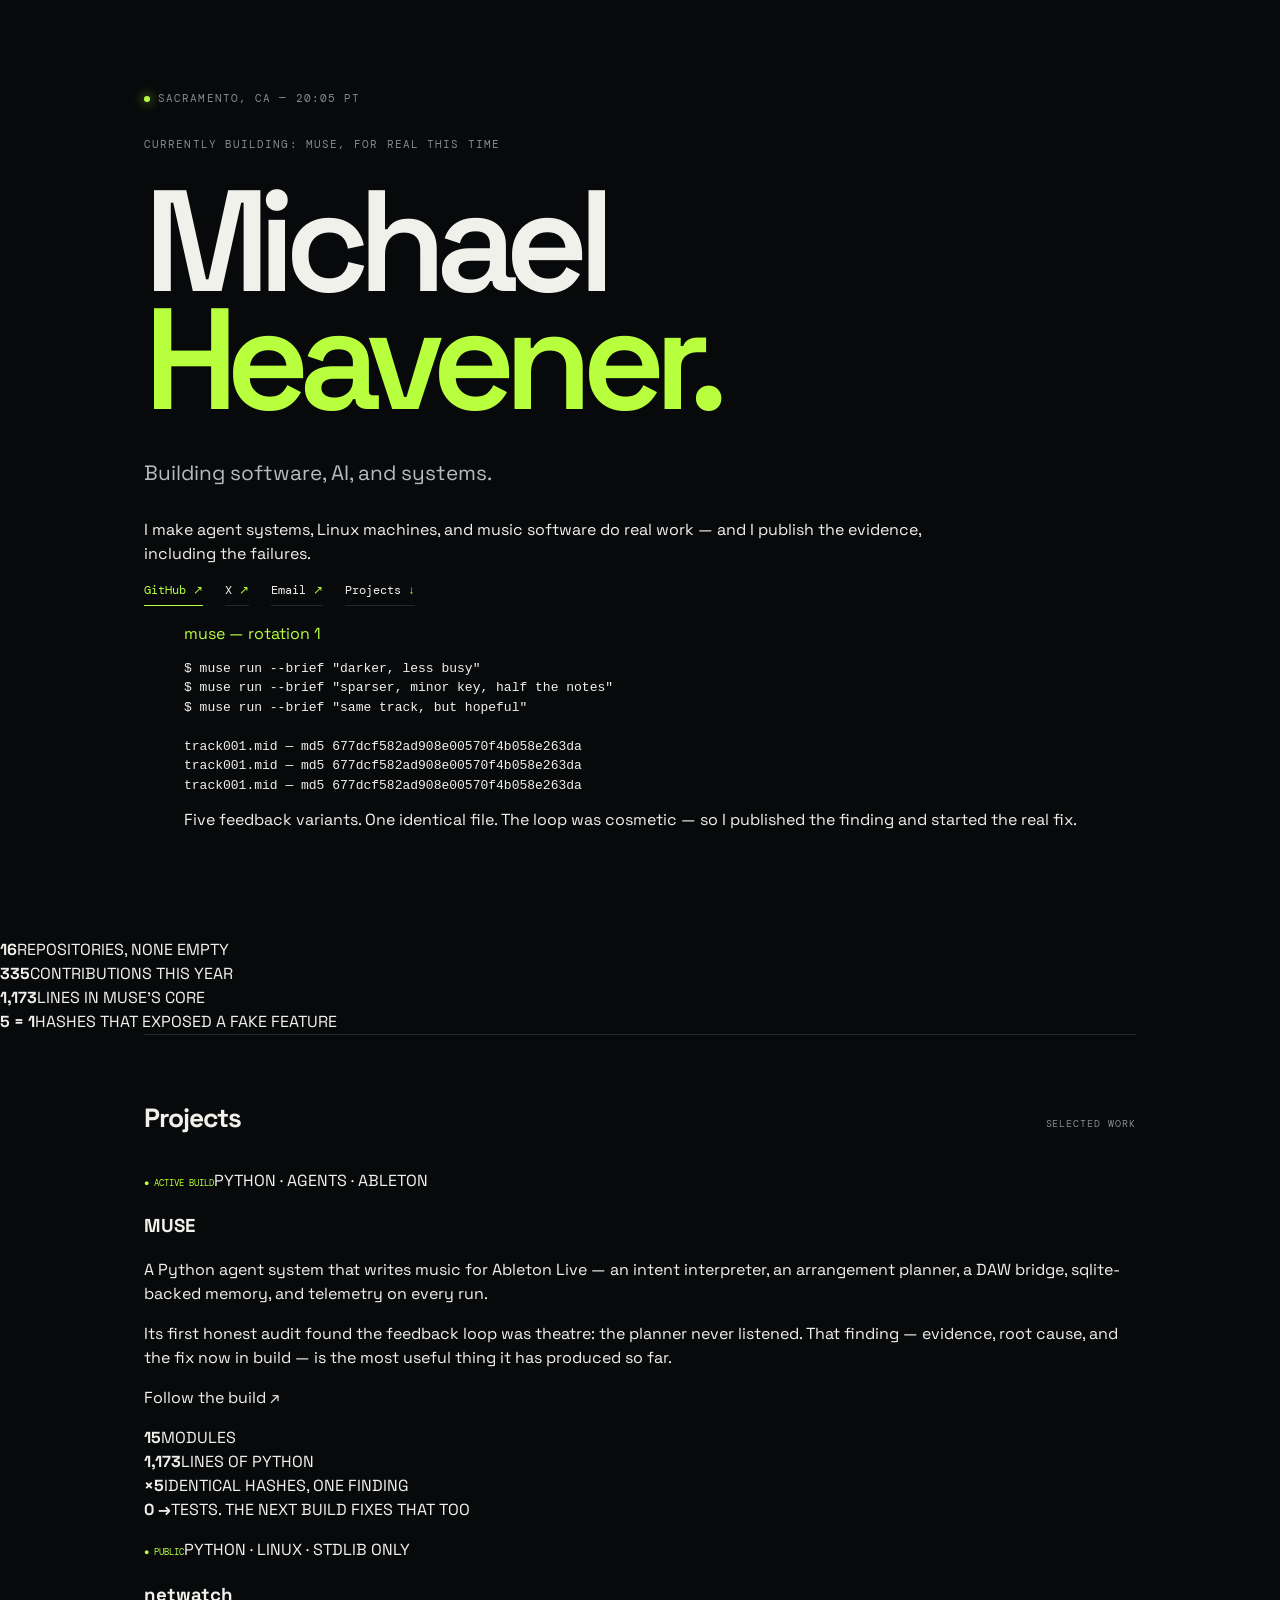
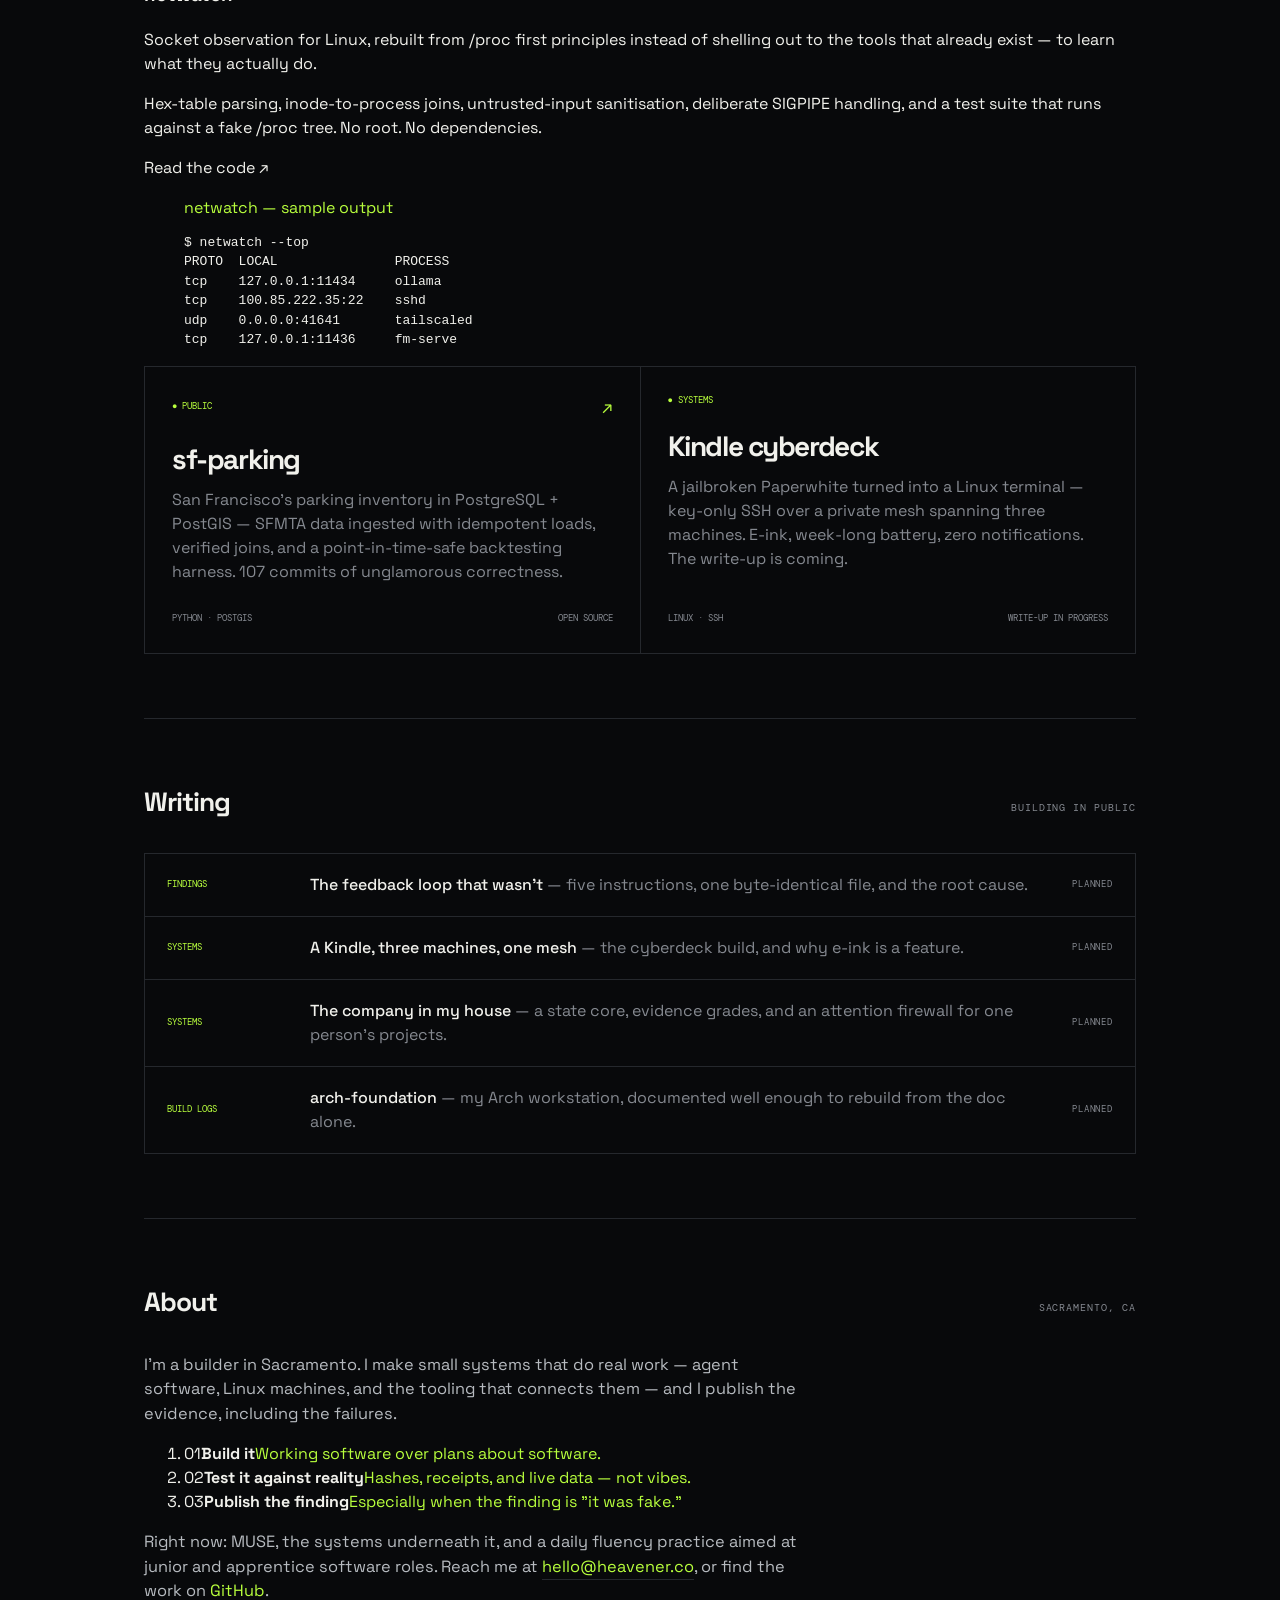
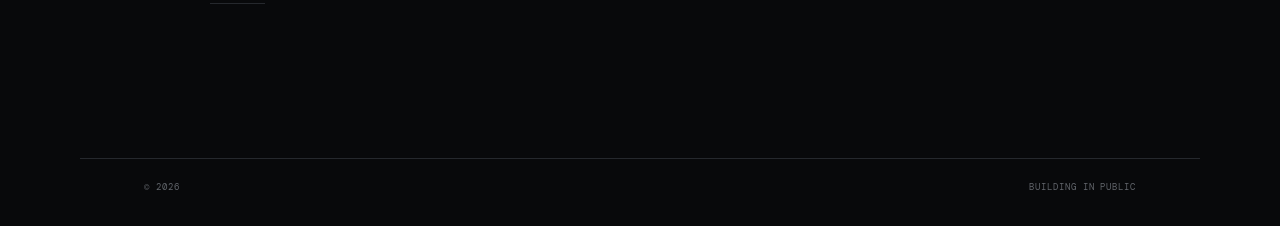
==== commit 15cf0afb: "Homepage v3: designed pass — terminal hero, evidence features (preview)" ====
--- a/index.html
+++ b/index.html
@@ -3,23 +3,52 @@
 <head>
   <meta charset="utf-8">
   <meta name="viewport" content="width=device-width, initial-scale=1">
-  <meta name="description" content="Michael Heavener — software, AI, and systems.">
-  <title>Michael Heavener</title>
+  <meta name="description" content="Michael Heavener — builder of agent systems, Linux machines, and music software. Sacramento, CA.">
+  <meta property="og:title" content="Michael Heavener">
+  <meta property="og:description" content="Building software, AI, and systems — and publishing the evidence, including the failures.">
+  <meta property="og:type" content="website">
+  <meta property="og:url" content="https://heavener.co">
+  <title>Michael Heavener — Building software, AI, and systems</title>
+  <link rel="icon" href="data:image/svg+xml,%3Csvg xmlns='http://www.w3.org/2000/svg' viewBox='0 0 32 32'%3E%3Crect width='32' height='32' fill='%2308090b'/%3E%3Ccircle cx='16' cy='16' r='6' fill='%23b8ff3d'/%3E%3C/svg%3E">
   <link rel="stylesheet" href="style.css">
+  <link rel="stylesheet" href="home.css">
 </head>
 <body class="home-page">
-  <main class="home">
-    <p class="eyebrow">HEAVENER.CO</p>
+  <main class="home hv-hero">
+    <div class="hv-statusbar">
+      <p class="eyebrow hv-eyebrow"><span class="dot"></span>SACRAMENTO, CA — <span id="hv-clock">--:-- PT</span></p>
+      <p class="eyebrow hv-eyebrow hv-status-right">CURRENTLY BUILDING: MUSE, FOR REAL THIS TIME</p>
+    </div>
     <div class="home-main">
       <h1>Michael<br><em>Heavener.</em></h1>
       <p class="intro">Building software, AI, and systems.</p>
+      <p class="hv-subintro">I make agent systems, Linux machines, and music software do real work — and I publish the evidence, including the failures.</p>
       <nav class="home-links" aria-label="Primary">
         <a class="primary-link" href="https://github.heavener.co">GitHub <span>↗</span></a>
         <a href="https://x.com/mrayheavener" target="_blank" rel="noopener noreferrer">X <span>↗</span></a>
         <a href="mailto:hello@heavener.co">Email <span>↗</span></a>
+        <a href="#projects">Projects <span>↓</span></a>
       </nav>
     </div>
+    <figure class="hv-terminal" aria-label="Terminal transcript: the MUSE feedback finding">
+      <div class="hv-term-bar"><span></span><span></span><span></span><em>muse — rotation 1</em></div>
+      <pre class="hv-term-body"><code>$ muse run --brief "darker, less busy"
+$ muse run --brief "sparser, minor key, half the notes"
+$ muse run --brief "same track, but hopeful"
+
+track001.mid — md5 677dcf582ad908e00570f4b058e263da
+track001.mid — md5 677dcf582ad908e00570f4b058e263da
+track001.mid — md5 677dcf582ad908e00570f4b058e263da</code></pre>
+      <figcaption class="hv-term-cap">Five feedback variants. One identical file. The loop was cosmetic — so I published the finding and started the real fix.</figcaption>
+    </figure>
   </main>
+
+  <section class="hv-strip" aria-label="Proof in numbers">
+    <div class="hv-stat"><strong>16</strong><span>REPOSITORIES, NONE EMPTY</span></div>
+    <div class="hv-stat"><strong>335</strong><span>CONTRIBUTIONS THIS YEAR</span></div>
+    <div class="hv-stat"><strong>1,173</strong><span>LINES IN MUSE'S CORE</span></div>
+    <div class="hv-stat"><strong>5 = 1</strong><span>HASHES THAT EXPOSED A FAKE FEATURE</span></div>
+  </section>
 
   <div class="github-wrap home-sections">
 
@@ -28,29 +57,43 @@
         <h2>Projects</h2>
         <p class="meta">SELECTED WORK</p>
       </div>
+
+      <article class="hv-feature">
+        <div class="hv-feature-copy">
+          <p class="hv-kicker"><span class="live-mark">● ACTIVE BUILD</span><span class="hv-kicker-sep">PYTHON · AGENTS · ABLETON</span></p>
+          <h3>MUSE</h3>
+          <p class="hv-lede">A Python agent system that writes music for Ableton Live — an intent interpreter, an arrangement planner, a DAW bridge, sqlite-backed memory, and telemetry on every run.</p>
+          <p>Its first honest audit found the feedback loop was theatre: the planner never listened. That finding — evidence, root cause, and the fix now in build — is the most useful thing it has produced so far.</p>
+          <p class="hv-feature-links"><a href="https://github.heavener.co">Follow the build <span>↗</span></a></p>
+        </div>
+        <aside class="hv-evidence" aria-label="MUSE in numbers">
+          <div><strong>15</strong><span>MODULES</span></div>
+          <div><strong>1,173</strong><span>LINES OF PYTHON</span></div>
+          <div><strong>×5</strong><span>IDENTICAL HASHES, ONE FINDING</span></div>
+          <div><strong>0 →</strong><span>TESTS. THE NEXT BUILD FIXES THAT TOO</span></div>
+        </aside>
+      </article>
+
+      <article class="hv-feature">
+        <div class="hv-feature-copy">
+          <p class="hv-kicker"><span class="live-mark">● PUBLIC</span><span class="hv-kicker-sep">PYTHON · LINUX · STDLIB ONLY</span></p>
+          <h3>netwatch</h3>
+          <p class="hv-lede">Socket observation for Linux, rebuilt from /proc first principles instead of shelling out to the tools that already exist — to learn what they actually do.</p>
+          <p>Hex-table parsing, inode-to-process joins, untrusted-input sanitisation, deliberate SIGPIPE handling, and a test suite that runs against a fake /proc tree. No root. No dependencies.</p>
+          <p class="hv-feature-links"><a href="https://github.com/michaelheavener4/netwatch" target="_blank" rel="noopener noreferrer">Read the code <span>↗</span></a></p>
+        </div>
+        <figure class="hv-terminal hv-terminal-small">
+          <div class="hv-term-bar"><span></span><span></span><span></span><em>netwatch — sample output</em></div>
+          <pre class="hv-term-body"><code>$ netwatch --top
+PROTO  LOCAL               PROCESS
+tcp    127.0.0.1:11434     ollama
+tcp    100.85.222.35:22    sshd
+udp    0.0.0.0:41641       tailscaled
+tcp    127.0.0.1:11436     fm-serve</code></pre>
+        </figure>
+      </article>
+
       <div class="project-grid">
-        <article class="project-card">
-          <div>
-            <div class="project-top">
-              <span class="live-mark">● ACTIVE BUILD</span>
-              <a class="repo-link" href="https://github.heavener.co" aria-label="MUSE on the GitHub page">↗</a>
-            </div>
-            <h3>MUSE</h3>
-            <p>A Python agent system that writes music for Ableton Live — planner, memory, telemetry, and a DAW bridge. I proved its feedback loop was cosmetic, with hashes. The fix is the build.</p>
-          </div>
-          <div class="project-bottom"><span>Python</span><span>Working prototype</span></div>
-        </article>
-        <article class="project-card">
-          <div>
-            <div class="project-top">
-              <span class="live-mark">● PUBLIC</span>
-              <a class="repo-link" href="https://github.com/michaelheavener4/netwatch" target="_blank" rel="noopener noreferrer" aria-label="netwatch on GitHub">↗</a>
-            </div>
-            <h3>netwatch</h3>
-            <p>Socket observation for Linux, rebuilt from /proc first principles — hex-table parsing, inode joins, stdlib only, no root, tested against a fake /proc tree.</p>
-          </div>
-          <div class="project-bottom"><span>Python</span><span>Open source</span></div>
-        </article>
         <article class="project-card">
           <div>
             <div class="project-top">
@@ -58,7 +101,7 @@
               <a class="repo-link" href="https://github.com/michaelheavener4/sf-parking" target="_blank" rel="noopener noreferrer" aria-label="sf-parking on GitHub">↗</a>
             </div>
             <h3>sf-parking</h3>
-            <p>San Francisco parking data in PostgreSQL + PostGIS — SFMTA inventory ingested with idempotent loads, verified joins, and a point-in-time-safe backtesting harness.</p>
+            <p>San Francisco's parking inventory in PostgreSQL + PostGIS — SFMTA data ingested with idempotent loads, verified joins, and a point-in-time-safe backtesting harness. 107 commits of unglamorous correctness.</p>
           </div>
           <div class="project-bottom"><span>Python · PostGIS</span><span>Open source</span></div>
         </article>
@@ -68,7 +111,7 @@
               <span class="live-mark">● SYSTEMS</span>
             </div>
             <h3>Kindle cyberdeck</h3>
-            <p>A jailbroken Paperwhite turned into a Linux terminal — key-only SSH over a private mesh spanning three machines. The memorability piece; the write-up is coming.</p>
+            <p>A jailbroken Paperwhite turned into a Linux terminal — key-only SSH over a private mesh spanning three machines. E-ink, week-long battery, zero notifications. The write-up is coming.</p>
           </div>
           <div class="project-bottom"><span>Linux · SSH</span><span>Write-up in progress</span></div>
         </article>
@@ -83,7 +126,7 @@
       <div class="activity">
         <div class="activity-item">
           <span class="activity-type">FINDINGS</span>
-          <div class="activity-body"><strong>The feedback loop that wasn't</strong> <span class="activity-detail">— five instructions, one byte-identical MIDI file, and the root cause.</span></div>
+          <div class="activity-body"><strong>The feedback loop that wasn't</strong> <span class="activity-detail">— five instructions, one byte-identical file, and the root cause.</span></div>
           <span class="activity-time">PLANNED</span>
         </div>
         <div class="activity-item">
@@ -111,8 +154,14 @@
       </div>
       <div class="about-copy">
         <p>I'm a builder in Sacramento. I make small systems that do real work — agent software, Linux machines, and the tooling that connects them — and I publish the evidence, including the failures.</p>
-        <p>How I work: build it, test it against reality, write down what actually happened. Right now that means MUSE, the systems underneath it, and a daily fluency practice aimed at junior and apprentice software roles.</p>
-        <p>Reach me at <a class="about-mail" href="mailto:hello@heavener.co">hello@heavener.co</a>, or find the work on <a class="about-mail" href="https://github.heavener.co">GitHub</a>.</p>
+      </div>
+      <ol class="hv-method">
+        <li><span>01</span><strong>Build it</strong><em>Working software over plans about software.</em></li>
+        <li><span>02</span><strong>Test it against reality</strong><em>Hashes, receipts, and live data — not vibes.</em></li>
+        <li><span>03</span><strong>Publish the finding</strong><em>Especially when the finding is "it was fake."</em></li>
+      </ol>
+      <div class="about-copy">
+        <p>Right now: MUSE, the systems underneath it, and a daily fluency practice aimed at junior and apprentice software roles. Reach me at <a class="about-mail" href="mailto:hello@heavener.co">hello@heavener.co</a>, or find the work on <a class="about-mail" href="https://github.heavener.co">GitHub</a>.</p>
       </div>
     </section>
 
@@ -122,5 +171,19 @@
     <span>© 2026</span>
     <span>BUILDING IN PUBLIC</span>
   </footer>
+
+  <script>
+    (function () {
+      var el = document.getElementById('hv-clock');
+      if (!el) return;
+      function tick() {
+        try {
+          el.textContent = new Intl.DateTimeFormat('en-US', { hour: '2-digit', minute: '2-digit', hour12: false, timeZone: 'America/Los_Angeles' }).format(new Date()) + ' PT';
+        } catch (e) { el.textContent = ''; }
+      }
+      tick();
+      setInterval(tick, 30000);
+    })();
+  </script>
 </body>
 </html>
--- a/style.css
+++ b/style.css
@@ -78,3 +78,13 @@
   .activity-item { grid-template-columns:1fr; gap:7px; }
   .activity-time { white-space:normal; }
 }
+
+/* homepage v2 additions (Oct 25, 2026) — appended only; no existing rule is changed,
+   so the GitHub page that shares this stylesheet is unaffected. */
+.home-sections .github-section:first-child { border-top:1px solid var(--line); }
+.home-sections .github-section:last-child { border-bottom:none; }
+.about-copy { max-width:660px; color:#b7bbc0; font-size:1.02rem; }
+.about-copy p { margin:0 0 18px; }
+.about-copy p:last-child { margin-bottom:0; }
+.about-mail { color:var(--accent); border-bottom:1px solid var(--line); padding-bottom:2px; transition:border-color .2s; }
+.about-mail:hover { border-color:var(--accent); }
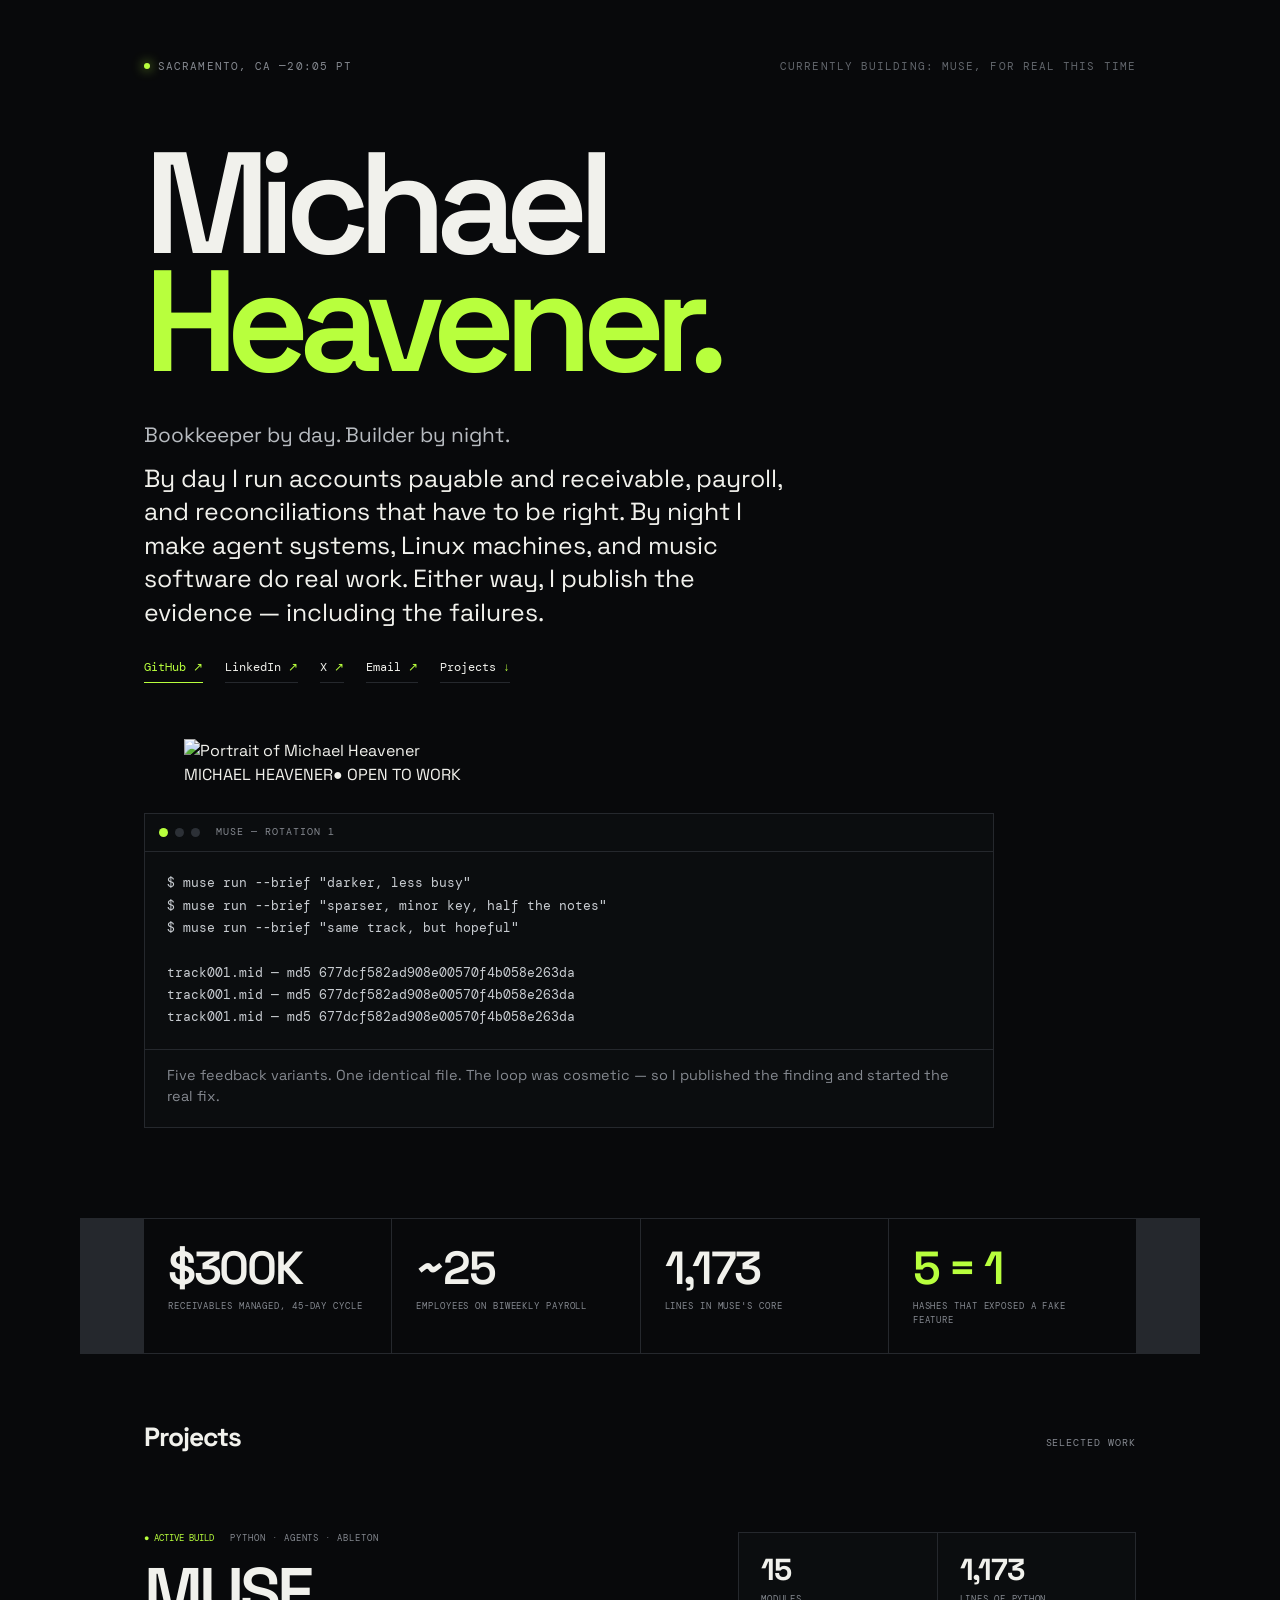
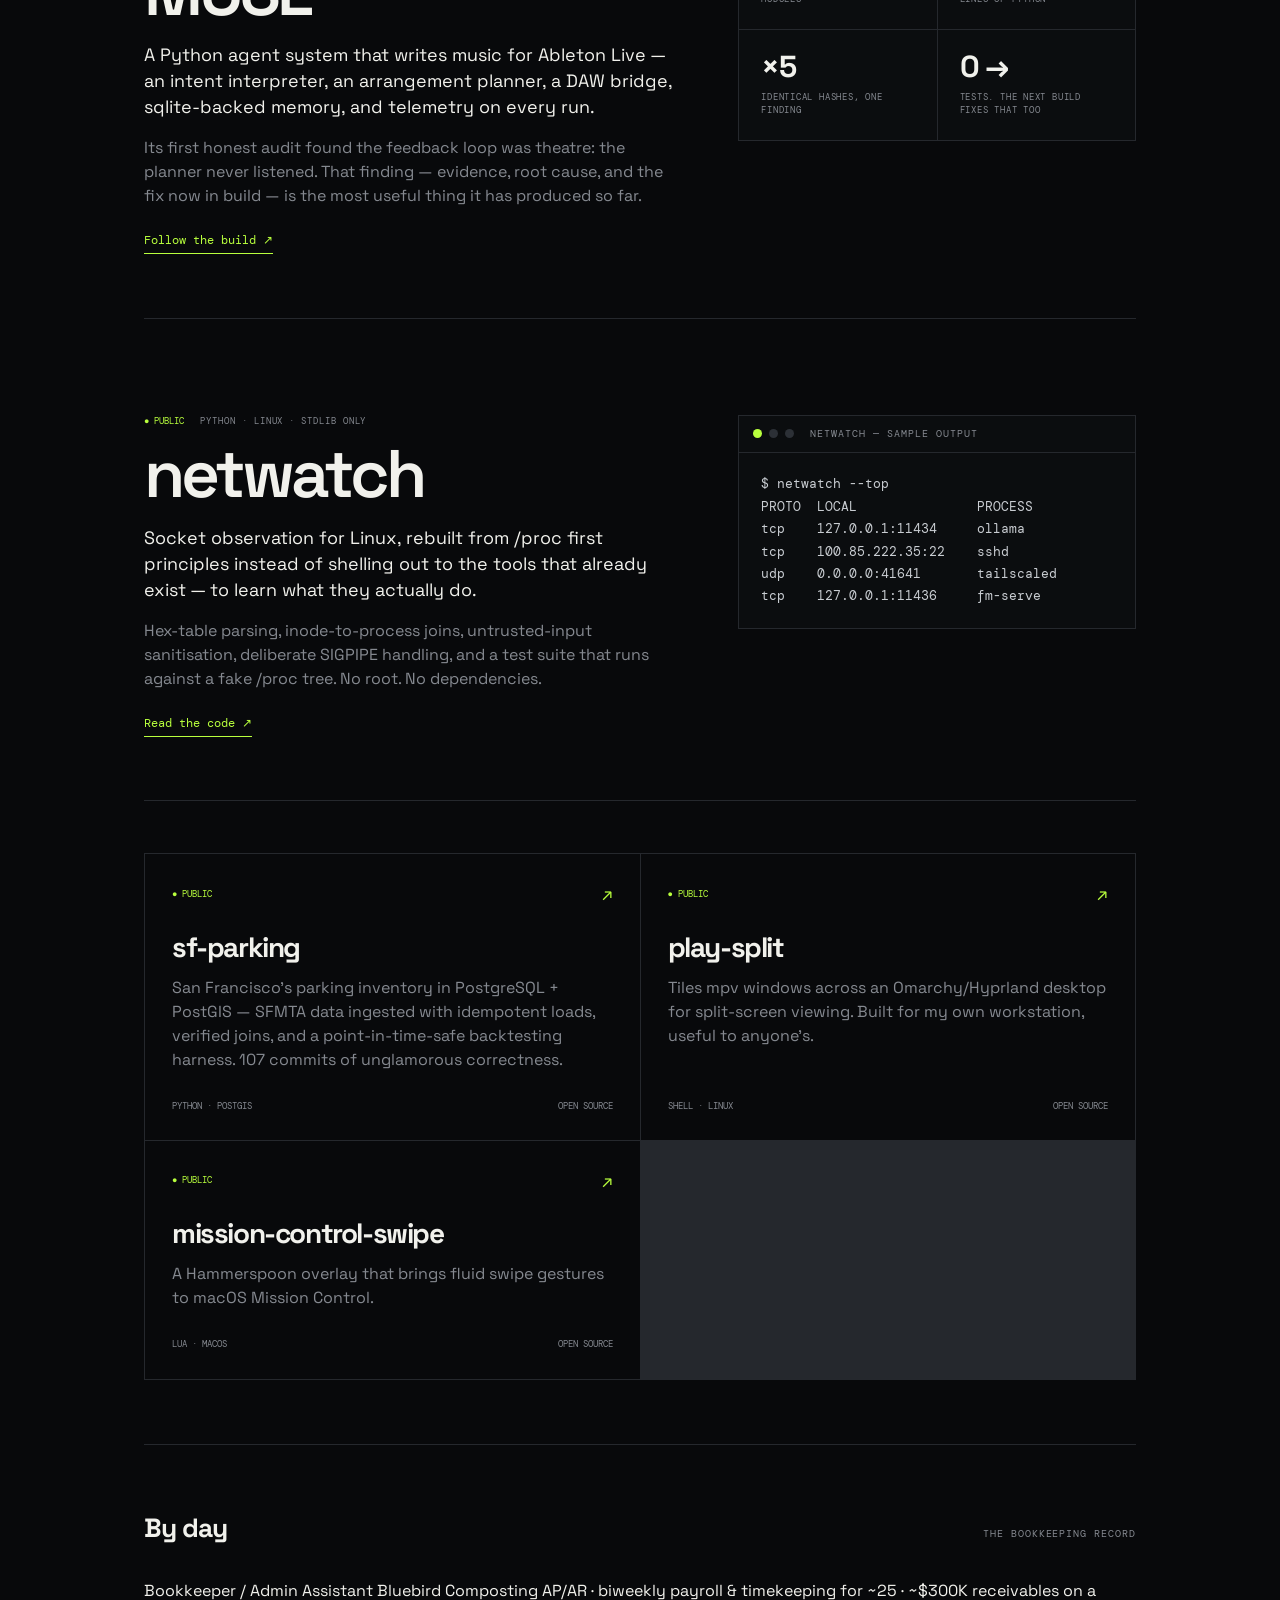
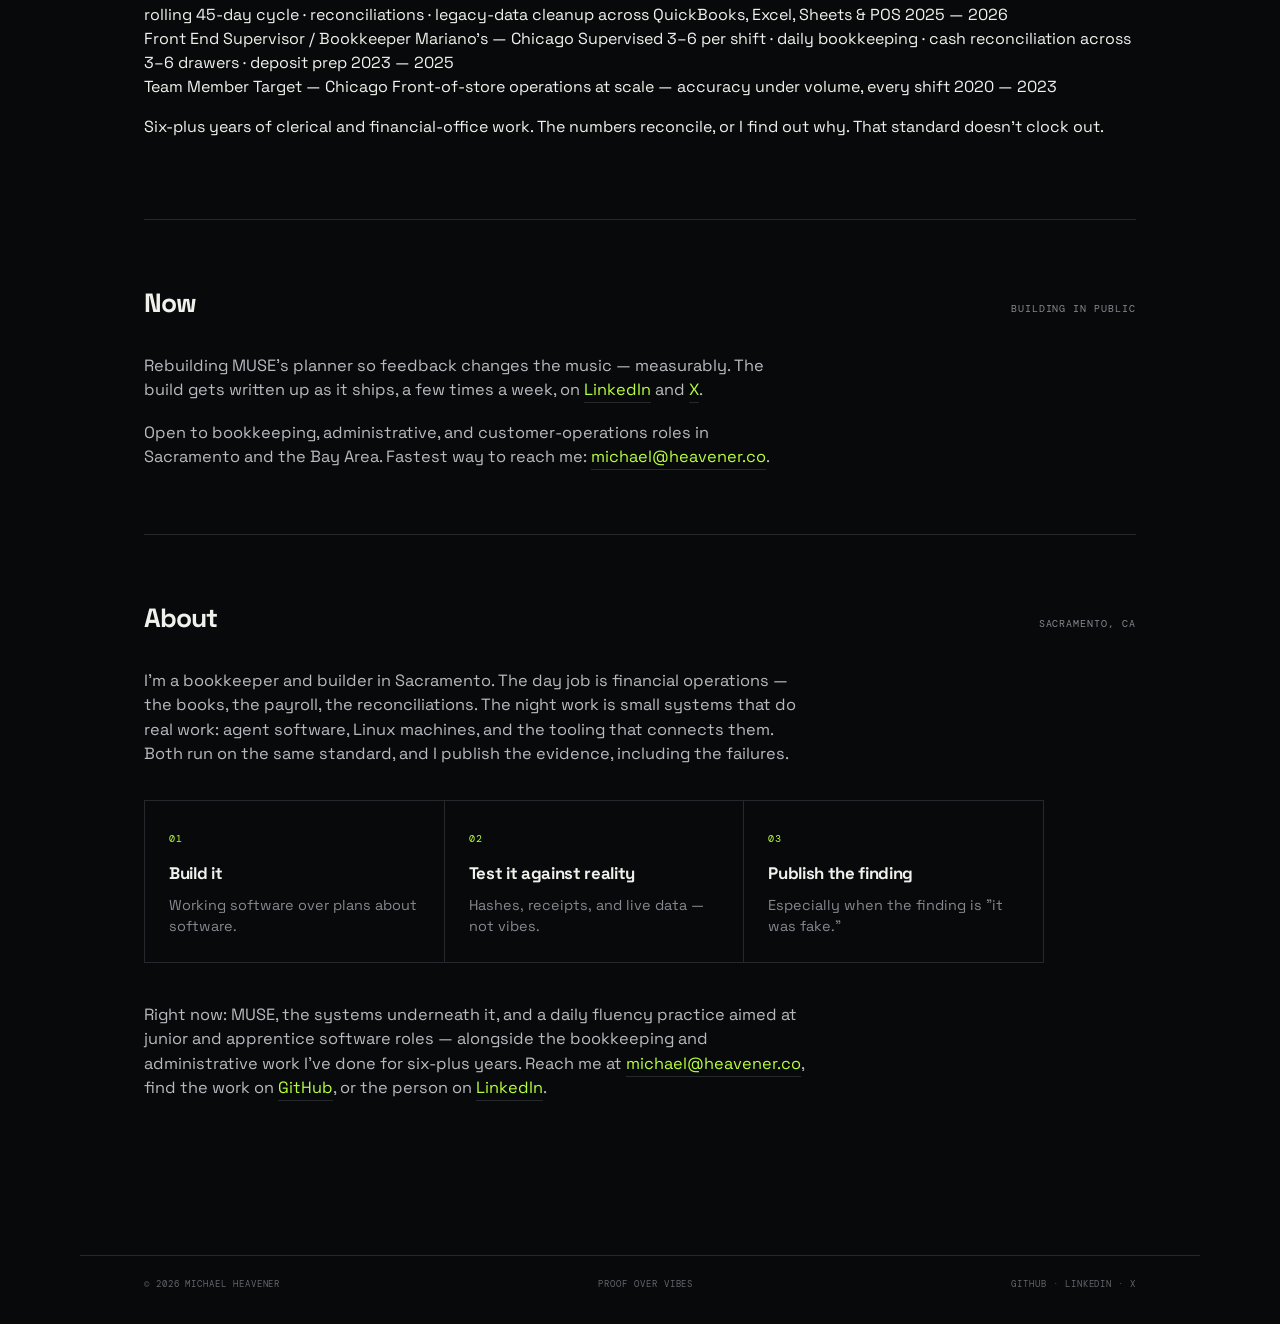
==== commit 8786a864: "Homepage v3: bookkeeper + builder, proof-led redesign" ====
--- a/index.html
+++ b/index.html
@@ -3,9 +3,9 @@
 <head>
   <meta charset="utf-8">
   <meta name="viewport" content="width=device-width, initial-scale=1">
-  <meta name="description" content="Michael Heavener — builder of agent systems, Linux machines, and music software. Sacramento, CA.">
+  <meta name="description" content="Michael Heavener — bookkeeper and systems builder in Sacramento. AP/AR, payroll, and reconciliations by day; agent systems, Linux machines, and music software by night — with the evidence published, including the failures.">
   <meta property="og:title" content="Michael Heavener">
-  <meta property="og:description" content="Building software, AI, and systems — and publishing the evidence, including the failures.">
+  <meta property="og:description" content="Bookkeeper by day, builder by night — and publishing the evidence, including the failures.">
   <meta property="og:type" content="website">
   <meta property="og:url" content="https://heavener.co">
   <title>Michael Heavener — Building software, AI, and systems</title>
@@ -19,16 +19,23 @@
       <p class="eyebrow hv-eyebrow"><span class="dot"></span>SACRAMENTO, CA — <span id="hv-clock">--:-- PT</span></p>
       <p class="eyebrow hv-eyebrow hv-status-right">CURRENTLY BUILDING: MUSE, FOR REAL THIS TIME</p>
     </div>
-    <div class="home-main">
-      <h1>Michael<br><em>Heavener.</em></h1>
-      <p class="intro">Building software, AI, and systems.</p>
-      <p class="hv-subintro">I make agent systems, Linux machines, and music software do real work — and I publish the evidence, including the failures.</p>
-      <nav class="home-links" aria-label="Primary">
-        <a class="primary-link" href="https://github.heavener.co">GitHub <span>↗</span></a>
-        <a href="https://x.com/mrayheavener" target="_blank" rel="noopener noreferrer">X <span>↗</span></a>
-        <a href="mailto:hello@heavener.co">Email <span>↗</span></a>
-        <a href="#projects">Projects <span>↓</span></a>
-      </nav>
+    <div class="hv-hero-row">
+      <div class="home-main">
+        <h1>Michael<br><em>Heavener.</em></h1>
+        <p class="intro">Bookkeeper by day. Builder by night.</p>
+        <p class="hv-subintro">By day I run accounts payable and receivable, payroll, and reconciliations that have to be right. By night I make agent systems, Linux machines, and music software do real work. Either way, I publish the evidence — including the failures.</p>
+        <nav class="home-links" aria-label="Primary">
+          <a class="primary-link" href="https://github.heavener.co">GitHub <span>↗</span></a>
+          <a href="https://www.linkedin.com/in/michael-heavener-sacramento/" target="_blank" rel="noopener noreferrer">LinkedIn <span>↗</span></a>
+          <a href="https://x.com/mrayheavener" target="_blank" rel="noopener noreferrer">X <span>↗</span></a>
+          <a href="mailto:michael@heavener.co">Email <span>↗</span></a>
+          <a href="#projects">Projects <span>↓</span></a>
+        </nav>
+      </div>
+      <figure class="hv-portrait">
+        <img src="https://github.com/michaelheavener4.png?size=460" alt="Portrait of Michael Heavener" width="460" height="460">
+        <figcaption><span>MICHAEL HEAVENER</span><span class="hv-open">● OPEN TO WORK</span></figcaption>
+      </figure>
     </div>
     <figure class="hv-terminal" aria-label="Terminal transcript: the MUSE feedback finding">
       <div class="hv-term-bar"><span></span><span></span><span></span><em>muse — rotation 1</em></div>
@@ -44,8 +51,8 @@
   </main>
 
   <section class="hv-strip" aria-label="Proof in numbers">
-    <div class="hv-stat"><strong>16</strong><span>REPOSITORIES, NONE EMPTY</span></div>
-    <div class="hv-stat"><strong>335</strong><span>CONTRIBUTIONS THIS YEAR</span></div>
+    <div class="hv-stat"><strong>$300K</strong><span>RECEIVABLES MANAGED, 45-DAY CYCLE</span></div>
+    <div class="hv-stat"><strong>~25</strong><span>EMPLOYEES ON BIWEEKLY PAYROLL</span></div>
     <div class="hv-stat"><strong>1,173</strong><span>LINES IN MUSE'S CORE</span></div>
     <div class="hv-stat"><strong>5 = 1</strong><span>HASHES THAT EXPOSED A FAKE FEATURE</span></div>
   </section>
@@ -108,42 +115,64 @@
         <article class="project-card">
           <div>
             <div class="project-top">
-              <span class="live-mark">● SYSTEMS</span>
+              <span class="live-mark">● PUBLIC</span>
+              <a class="repo-link" href="https://github.com/michaelheavener4/play-split" target="_blank" rel="noopener noreferrer" aria-label="play-split on GitHub">↗</a>
             </div>
-            <h3>Kindle cyberdeck</h3>
-            <p>A jailbroken Paperwhite turned into a Linux terminal — key-only SSH over a private mesh spanning three machines. E-ink, week-long battery, zero notifications. The write-up is coming.</p>
+            <h3>play-split</h3>
+            <p>Tiles mpv windows across an Omarchy/Hyprland desktop for split-screen viewing. Built for my own workstation, useful to anyone's.</p>
           </div>
-          <div class="project-bottom"><span>Linux · SSH</span><span>Write-up in progress</span></div>
+          <div class="project-bottom"><span>Shell · Linux</span><span>Open source</span></div>
         </article>
-      </div>
-    </section>
-
-    <section class="github-section" id="writing">
-      <div class="section-head">
-        <h2>Writing</h2>
+        <article class="project-card">
+          <div>
+            <div class="project-top">
+              <span class="live-mark">● PUBLIC</span>
+              <a class="repo-link" href="https://github.com/michaelheavener4/mission-control-swipe" target="_blank" rel="noopener noreferrer" aria-label="mission-control-swipe on GitHub">↗</a>
+            </div>
+            <h3>mission-control-swipe</h3>
+            <p>A Hammerspoon overlay that brings fluid swipe gestures to macOS Mission Control.</p>
+          </div>
+          <div class="project-bottom"><span>Lua · macOS</span><span>Open source</span></div>
+        </article>
+      </div>
+    </section>
+
+    <section class="github-section" id="byday">
+      <div class="section-head">
+        <h2>By day</h2>
+        <p class="meta">THE BOOKKEEPING RECORD</p>
+      </div>
+      <div class="hv-ledger">
+        <div class="hv-ledger-row">
+          <span class="hv-ledger-role">Bookkeeper / Admin Assistant</span>
+          <span class="hv-ledger-org">Bluebird Composting</span>
+          <span class="hv-ledger-detail">AP/AR · biweekly payroll &amp; timekeeping for ~25 · ~$300K receivables on a rolling 45-day cycle · reconciliations · legacy-data cleanup across QuickBooks, Excel, Sheets &amp; POS</span>
+          <span class="hv-ledger-date">2025 — 2026</span>
+        </div>
+        <div class="hv-ledger-row">
+          <span class="hv-ledger-role">Front End Supervisor / Bookkeeper</span>
+          <span class="hv-ledger-org">Mariano's — Chicago</span>
+          <span class="hv-ledger-detail">Supervised 3–6 per shift · daily bookkeeping · cash reconciliation across 3–6 drawers · deposit prep</span>
+          <span class="hv-ledger-date">2023 — 2025</span>
+        </div>
+        <div class="hv-ledger-row">
+          <span class="hv-ledger-role">Team Member</span>
+          <span class="hv-ledger-org">Target — Chicago</span>
+          <span class="hv-ledger-detail">Front-of-store operations at scale — accuracy under volume, every shift</span>
+          <span class="hv-ledger-date">2020 — 2023</span>
+        </div>
+      </div>
+      <p class="byday-note">Six-plus years of clerical and financial-office work. The numbers reconcile, or I find out why. <span class="accent-line">That standard doesn't clock out.</span></p>
+    </section>
+
+    <section class="github-section" id="now">
+      <div class="section-head">
+        <h2>Now</h2>
         <p class="meta">BUILDING IN PUBLIC</p>
       </div>
-      <div class="activity">
-        <div class="activity-item">
-          <span class="activity-type">FINDINGS</span>
-          <div class="activity-body"><strong>The feedback loop that wasn't</strong> <span class="activity-detail">— five instructions, one byte-identical file, and the root cause.</span></div>
-          <span class="activity-time">PLANNED</span>
-        </div>
-        <div class="activity-item">
-          <span class="activity-type">SYSTEMS</span>
-          <div class="activity-body"><strong>A Kindle, three machines, one mesh</strong> <span class="activity-detail">— the cyberdeck build, and why e-ink is a feature.</span></div>
-          <span class="activity-time">PLANNED</span>
-        </div>
-        <div class="activity-item">
-          <span class="activity-type">SYSTEMS</span>
-          <div class="activity-body"><strong>The company in my house</strong> <span class="activity-detail">— a state core, evidence grades, and an attention firewall for one person's projects.</span></div>
-          <span class="activity-time">PLANNED</span>
-        </div>
-        <div class="activity-item">
-          <span class="activity-type">BUILD LOGS</span>
-          <div class="activity-body"><strong>arch-foundation</strong> <span class="activity-detail">— my Arch workstation, documented well enough to rebuild from the doc alone.</span></div>
-          <span class="activity-time">PLANNED</span>
-        </div>
+      <div class="about-copy">
+        <p>Rebuilding MUSE's planner so feedback changes the music — measurably. The build gets written up as it ships, a few times a week, on <a class="about-mail" href="https://www.linkedin.com/in/michael-heavener-sacramento/" target="_blank" rel="noopener noreferrer">LinkedIn</a> and <a class="about-mail" href="https://x.com/mrayheavener" target="_blank" rel="noopener noreferrer">X</a>.</p>
+        <p>Open to bookkeeping, administrative, and customer-operations roles in Sacramento and the Bay Area. Fastest way to reach me: <a class="about-mail" href="mailto:michael@heavener.co">michael@heavener.co</a>.</p>
       </div>
     </section>
 
@@ -153,7 +182,7 @@
         <p class="meta">SACRAMENTO, CA</p>
       </div>
       <div class="about-copy">
-        <p>I'm a builder in Sacramento. I make small systems that do real work — agent software, Linux machines, and the tooling that connects them — and I publish the evidence, including the failures.</p>
+        <p>I'm a bookkeeper and builder in Sacramento. The day job is financial operations — the books, the payroll, the reconciliations. The night work is small systems that do real work: agent software, Linux machines, and the tooling that connects them. Both run on the same standard, and I publish the evidence, including the failures.</p>
       </div>
       <ol class="hv-method">
         <li><span>01</span><strong>Build it</strong><em>Working software over plans about software.</em></li>
@@ -161,15 +190,16 @@
         <li><span>03</span><strong>Publish the finding</strong><em>Especially when the finding is "it was fake."</em></li>
       </ol>
       <div class="about-copy">
-        <p>Right now: MUSE, the systems underneath it, and a daily fluency practice aimed at junior and apprentice software roles. Reach me at <a class="about-mail" href="mailto:hello@heavener.co">hello@heavener.co</a>, or find the work on <a class="about-mail" href="https://github.heavener.co">GitHub</a>.</p>
+        <p>Right now: MUSE, the systems underneath it, and a daily fluency practice aimed at junior and apprentice software roles — alongside the bookkeeping and administrative work I've done for six-plus years. Reach me at <a class="about-mail" href="mailto:michael@heavener.co">michael@heavener.co</a>, find the work on <a class="about-mail" href="https://github.heavener.co">GitHub</a>, or the person on <a class="about-mail" href="https://www.linkedin.com/in/michael-heavener-sacramento/" target="_blank" rel="noopener noreferrer">LinkedIn</a>.</p>
       </div>
     </section>
 
   </div>
 
   <footer class="home-footer">
-    <span>© 2026</span>
-    <span>BUILDING IN PUBLIC</span>
+    <span>© 2026 MICHAEL HEAVENER</span>
+    <span>PROOF OVER VIBES</span>
+    <span><a href="https://github.com/michaelheavener4" target="_blank" rel="noopener noreferrer">GITHUB</a> · <a href="https://www.linkedin.com/in/michael-heavener-sacramento/" target="_blank" rel="noopener noreferrer">LINKEDIN</a> · <a href="https://x.com/mrayheavener" target="_blank" rel="noopener noreferrer">X</a></span>
   </footer>
 
   <script>
--- a/home.css
+++ b/home.css
@@ -0,0 +1,67 @@
+/* heavener.co homepage v3 — page-local styles. Loaded only by index.html.
+   style.css is untouched, so the GitHub page cannot be affected. */
+
+/* hero */
+.hv-hero { justify-content:flex-start; padding-top:4.5vw; }
+.hv-statusbar { display:flex; justify-content:space-between; gap:24px; flex-wrap:wrap; margin-bottom:5.5vw; }
+.hv-eyebrow { margin:0; display:flex; align-items:center; }
+.hv-status-right { color:#62666c; }
+.hv-subintro { color:var(--fg); font-size:clamp(1.15rem,2.4vw,1.55rem); line-height:1.35; max-width:640px; margin:-18px 0 30px; }
+.hv-hero .home-links { margin-bottom:56px; }
+
+/* terminal card */
+.hv-terminal { margin:10px 0 0; max-width:850px; border:1px solid var(--line); background:#0b0d0f; }
+.hv-term-bar { display:flex; align-items:center; gap:7px; padding:11px 14px; border-bottom:1px solid var(--line); }
+.hv-term-bar span { width:9px; height:9px; border-radius:50%; background:#2c3036; display:block; }
+.hv-term-bar span:first-child { background:var(--accent); }
+.hv-term-bar em { margin-left:9px; color:var(--muted); font-family:'DM Mono',monospace; font-style:normal; font-size:.62rem; letter-spacing:.1em; text-transform:uppercase; }
+.hv-term-body { margin:0; padding:20px 22px; overflow-x:auto; }
+.hv-term-body code { font-family:'DM Mono',monospace; font-size:.8rem; line-height:1.75; color:#c9cdd2; white-space:pre; }
+.hv-term-cap { padding:15px 22px 19px; border-top:1px solid var(--line); color:var(--muted); font-size:.9rem; }
+.hv-terminal-small { margin:0; max-width:none; }
+
+/* proof strip */
+.hv-strip { max-width:var(--max); margin:0 auto; padding:0 5vw; display:grid; grid-template-columns:repeat(4,1fr); gap:1px; background:var(--line); border-top:1px solid var(--line); border-bottom:1px solid var(--line); }
+.hv-stat { background:var(--bg); padding:26px 24px; }
+.hv-stat strong { display:block; font-size:clamp(1.9rem,4vw,2.9rem); letter-spacing:-.05em; line-height:1; font-weight:600; }
+.hv-stat span { display:block; margin-top:9px; color:var(--muted); font-family:'DM Mono',monospace; font-size:.56rem; letter-spacing:.1em; }
+.hv-stat strong { color:var(--fg); }
+.hv-stat:nth-child(4) strong { color:var(--accent); }
+
+/* feature rows */
+.hv-feature { display:grid; grid-template-columns:1.15fr .85fr; gap:56px; padding:44px 0 52px; border-bottom:1px solid var(--line); margin-bottom:52px; align-items:start; }
+.hv-kicker { display:flex; gap:16px; align-items:baseline; margin:0 0 16px; }
+.hv-kicker-sep { color:var(--muted); font-family:'DM Mono',monospace; font-size:.58rem; letter-spacing:.1em; }
+.hv-feature h3 { font-size:clamp(2.6rem,5.5vw,4.2rem); line-height:.9; letter-spacing:-.06em; margin:0 0 20px; font-weight:600; }
+.hv-feature p { color:var(--muted); margin:0 0 16px; max-width:560px; }
+.hv-feature .hv-lede { color:var(--fg); font-size:1.12rem; line-height:1.45; }
+.hv-feature-links { margin-top:24px !important; font-family:'DM Mono',monospace; font-size:.72rem; }
+.hv-feature-links a { color:var(--accent); border-bottom:1px solid var(--accent); padding-bottom:5px; }
+.hv-feature-links span { color:var(--accent); }
+
+/* evidence panel */
+.hv-evidence { border:1px solid var(--line); display:grid; grid-template-columns:1fr 1fr; gap:1px; background:var(--line); }
+.hv-evidence div { background:#0b0d0f; padding:22px; }
+.hv-evidence strong { display:block; font-size:1.9rem; letter-spacing:-.04em; line-height:1; }
+.hv-evidence span { display:block; margin-top:8px; color:var(--muted); font-family:'DM Mono',monospace; font-size:.54rem; letter-spacing:.09em; line-height:1.6; }
+
+/* about extras */
+.about-copy { max-width:660px; color:#b7bbc0; font-size:1.02rem; }
+.about-copy p { margin:0 0 18px; }
+.about-mail { color:var(--accent); border-bottom:1px solid var(--line); padding-bottom:2px; transition:border-color .2s; }
+.about-mail:hover { border-color:var(--accent); }
+.hv-method { list-style:none; margin:34px 0 40px; padding:0; display:grid; grid-template-columns:repeat(3,1fr); gap:1px; background:var(--line); border:1px solid var(--line); max-width:900px; }
+.hv-method li { background:var(--bg); padding:24px; }
+.hv-method span { color:var(--accent); font-family:'DM Mono',monospace; font-size:.62rem; letter-spacing:.1em; }
+.hv-method strong { display:block; margin:12px 0 8px; font-size:1.05rem; letter-spacing:-.02em; }
+.hv-method em { color:var(--muted); font-style:normal; font-size:.9rem; line-height:1.5; display:block; }
+
+.home-sections .github-section:first-child { border-top:none; }
+
+@media(max-width:860px){
+  .hv-feature { grid-template-columns:1fr; gap:32px; }
+  .hv-strip { grid-template-columns:repeat(2,1fr); }
+  .hv-method { grid-template-columns:1fr; }
+  .hv-status-right { display:none; }
+  .hv-term-body code { font-size:.68rem; }
+}
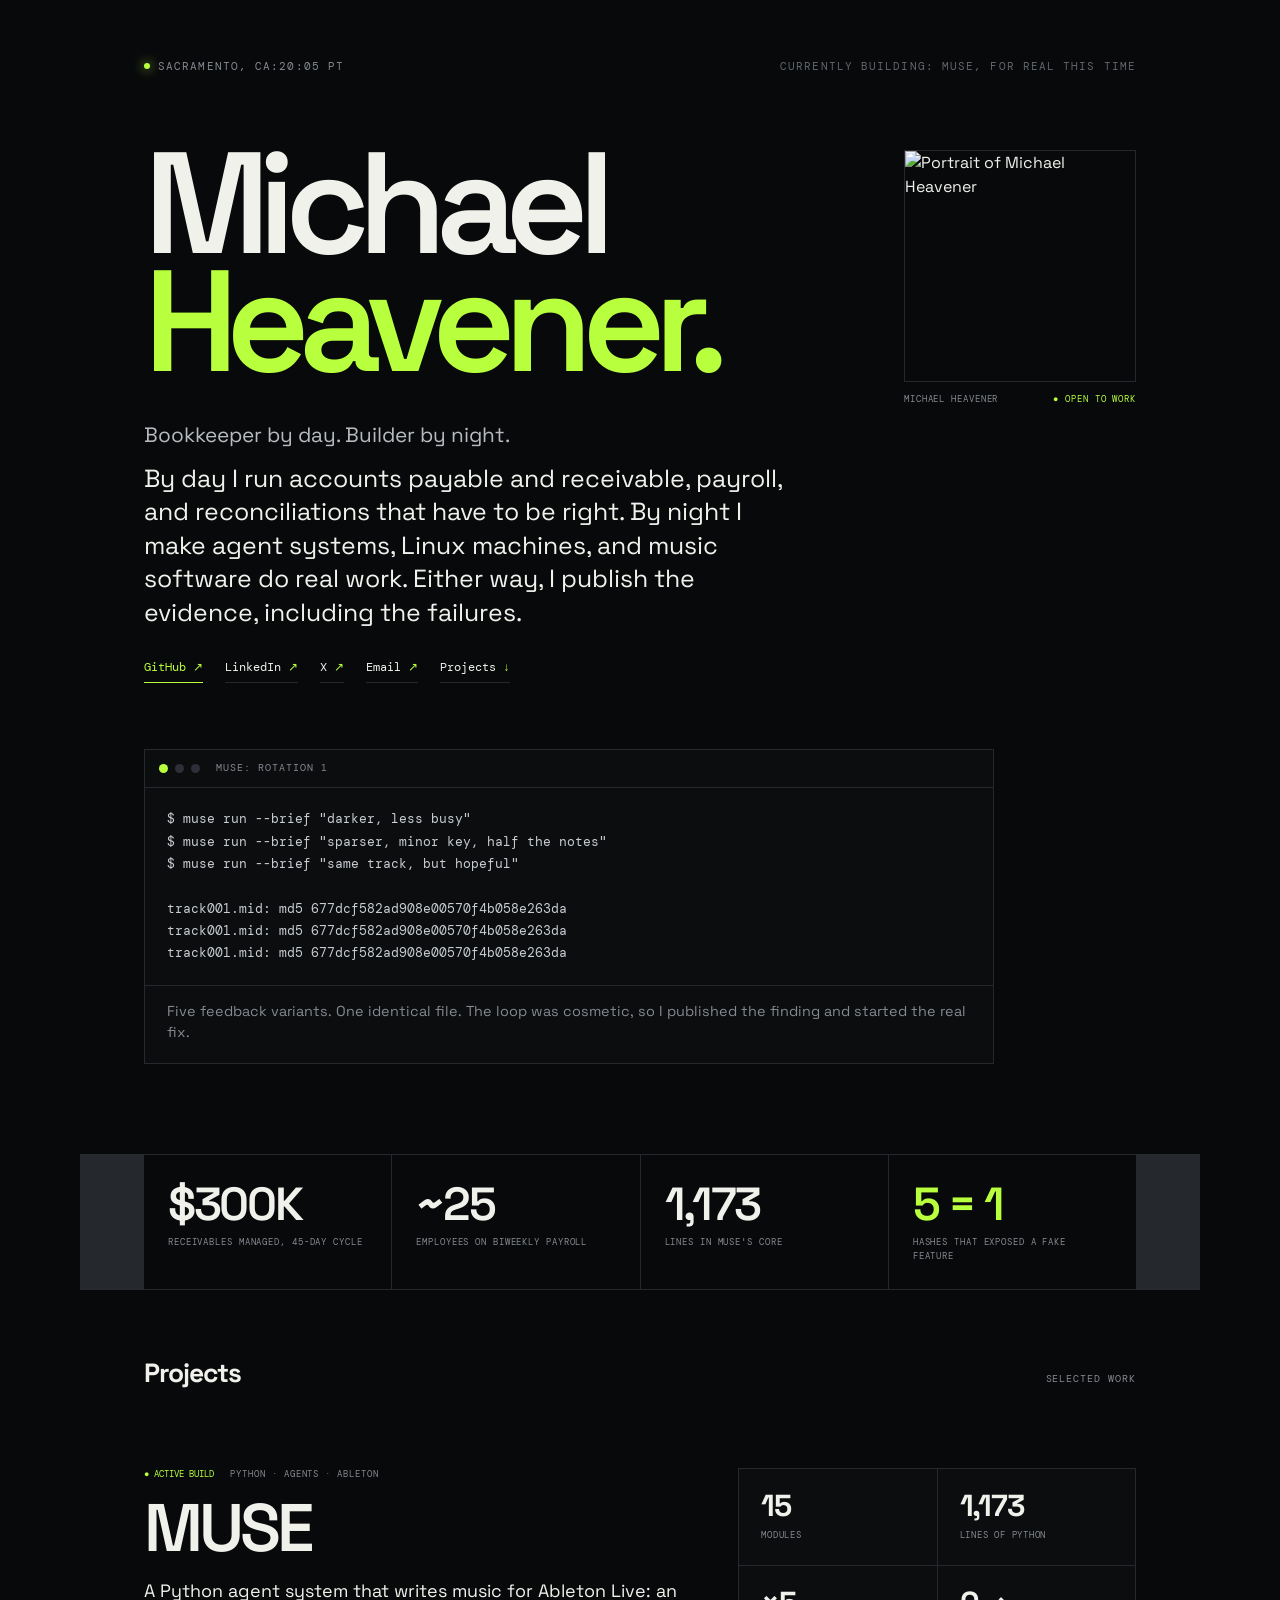
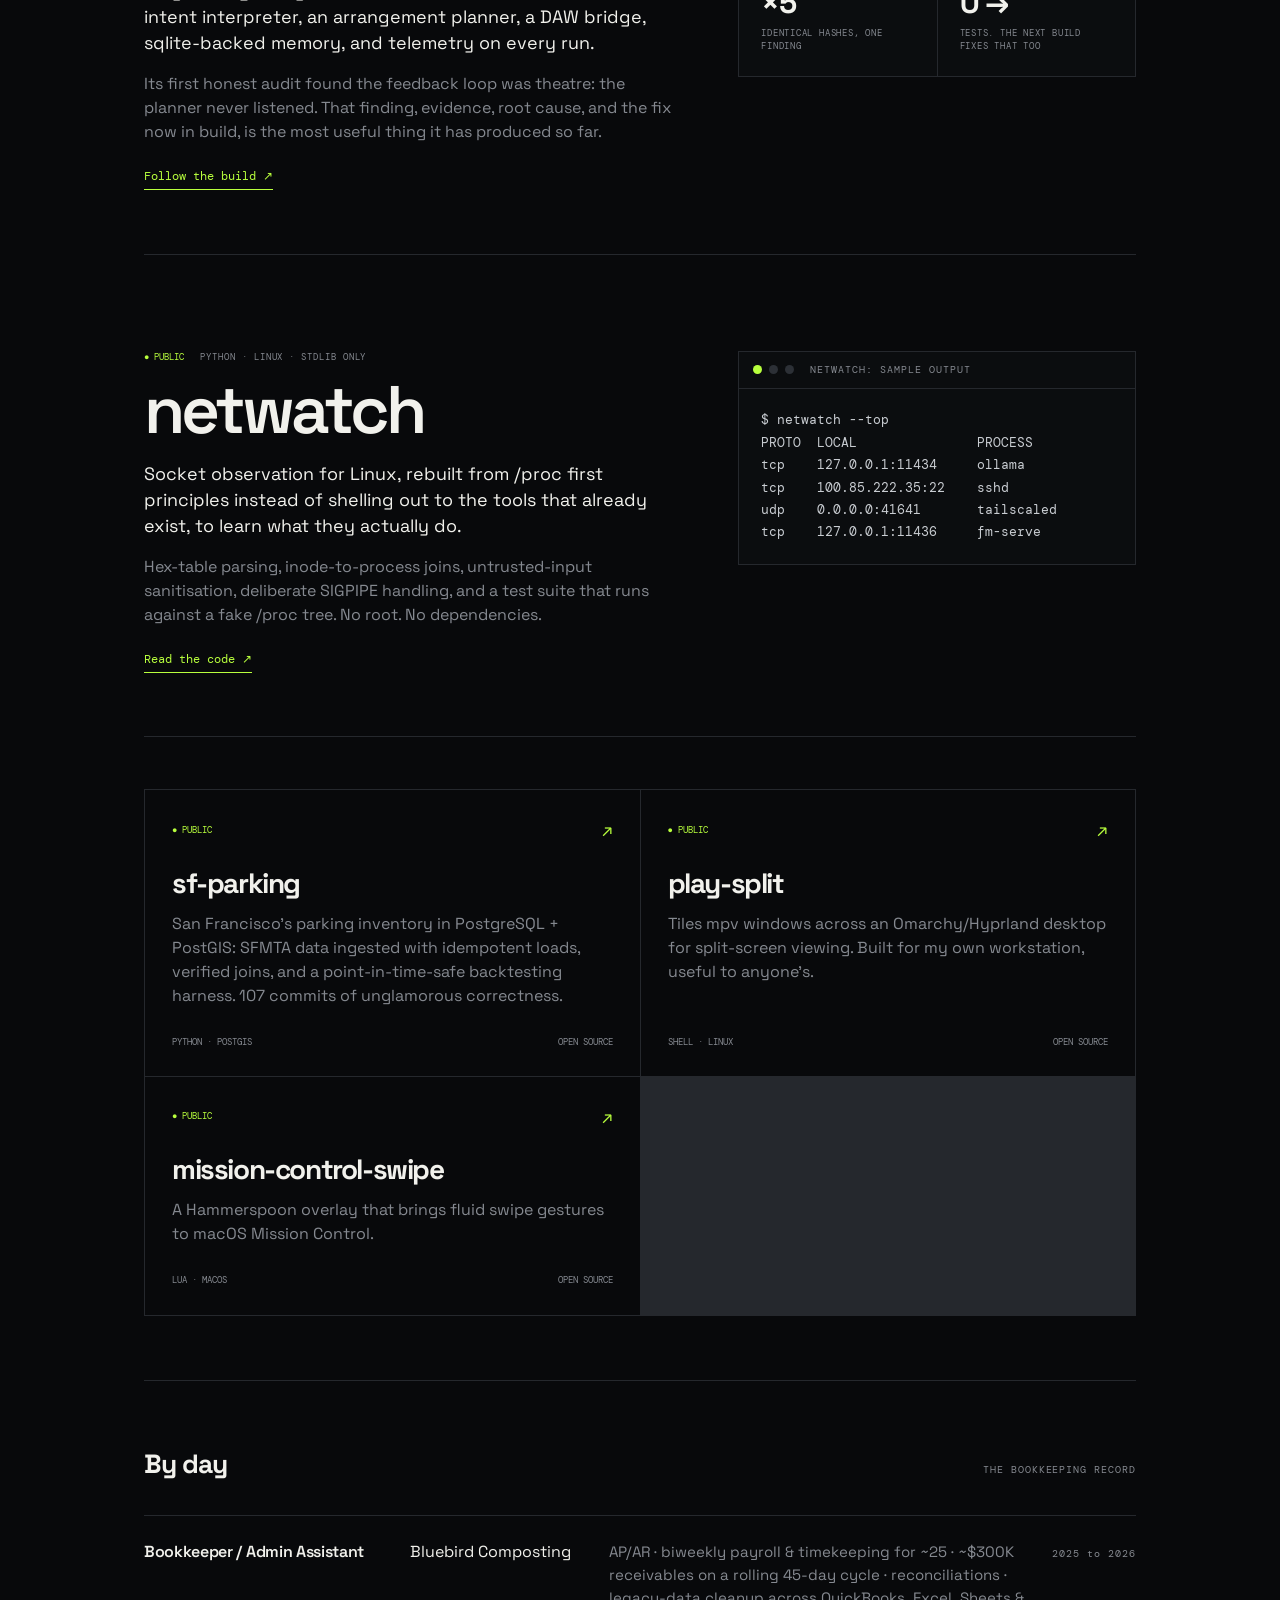
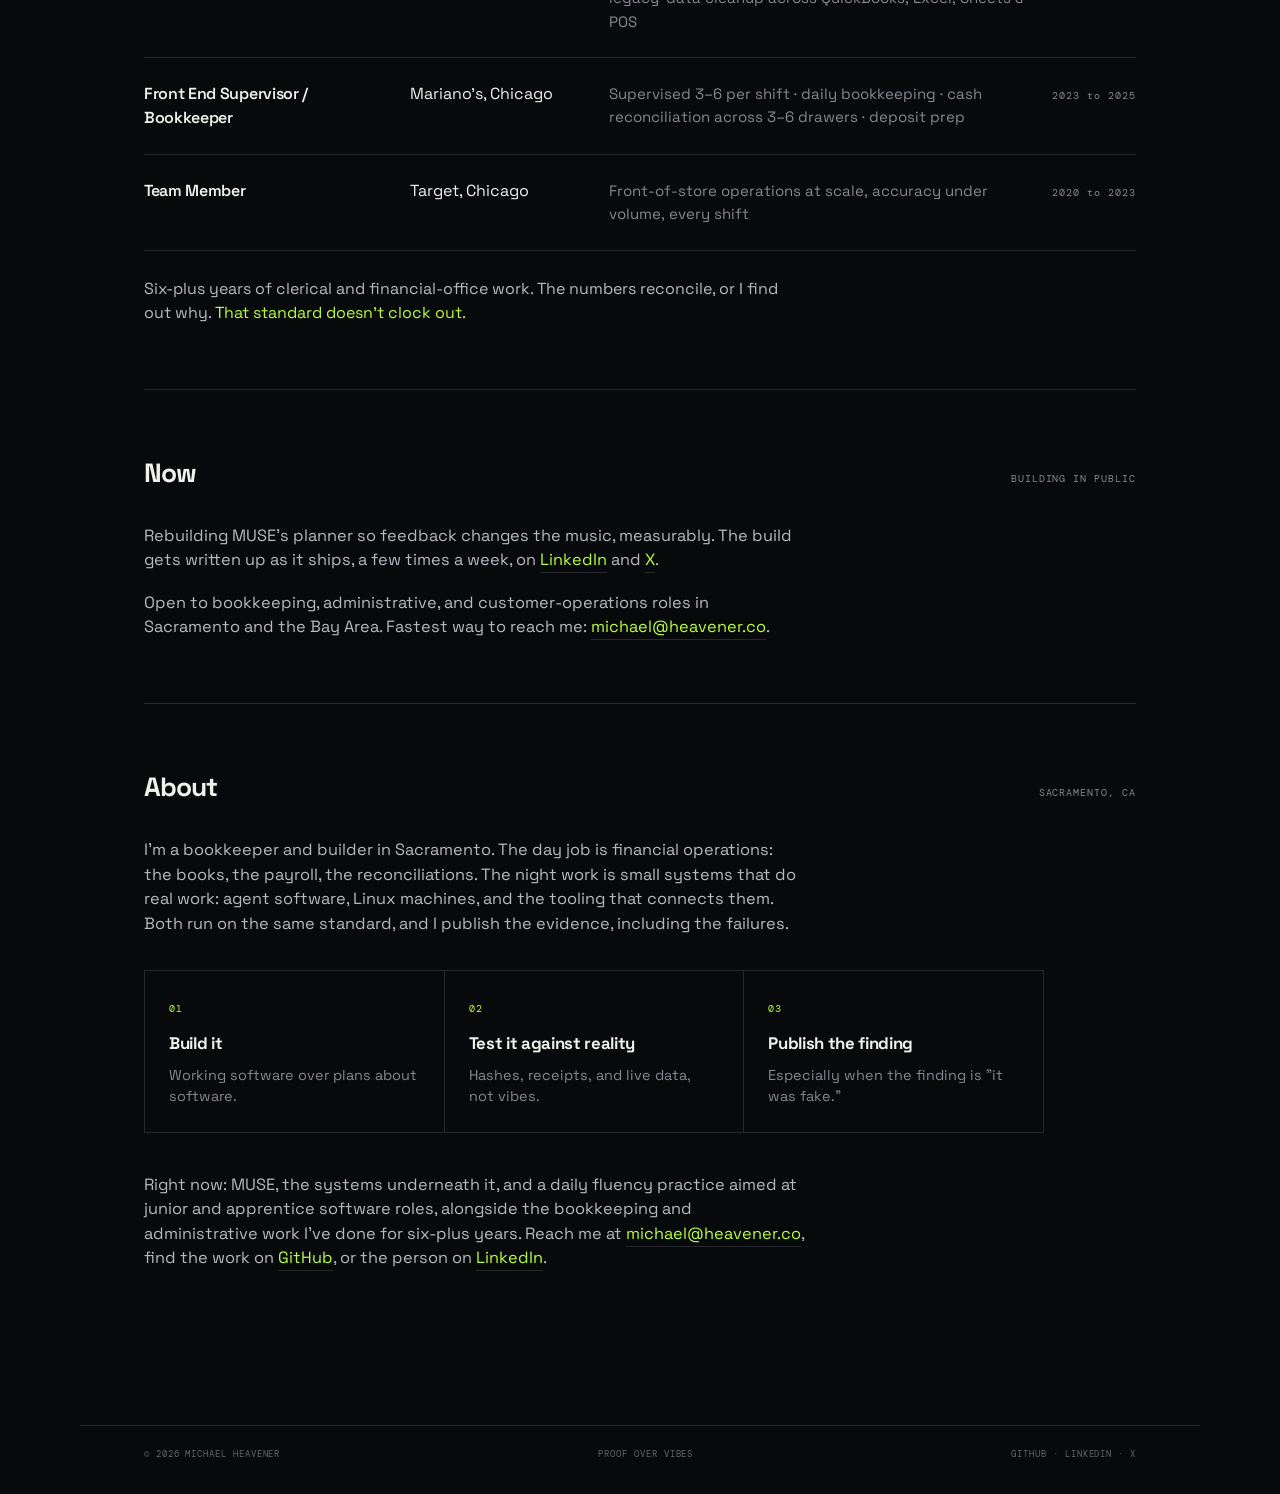
==== commit e1570c51: "Copy: remove em dashes" ====
--- a/index.html
+++ b/index.html
@@ -3,12 +3,12 @@
 <head>
   <meta charset="utf-8">
   <meta name="viewport" content="width=device-width, initial-scale=1">
-  <meta name="description" content="Michael Heavener — bookkeeper and systems builder in Sacramento. AP/AR, payroll, and reconciliations by day; agent systems, Linux machines, and music software by night — with the evidence published, including the failures.">
+  <meta name="description" content="Michael Heavener: bookkeeper and systems builder in Sacramento. AP/AR, payroll, and reconciliations by day; agent systems, Linux machines, and music software by night, with the evidence published, including the failures.">
   <meta property="og:title" content="Michael Heavener">
-  <meta property="og:description" content="Bookkeeper by day, builder by night — and publishing the evidence, including the failures.">
+  <meta property="og:description" content="Bookkeeper by day, builder by night, and publishing the evidence, including the failures.">
   <meta property="og:type" content="website">
   <meta property="og:url" content="https://heavener.co">
-  <title>Michael Heavener — Building software, AI, and systems</title>
+  <title>Michael Heavener: Building software, AI, and systems</title>
   <link rel="icon" href="data:image/svg+xml,%3Csvg xmlns='http://www.w3.org/2000/svg' viewBox='0 0 32 32'%3E%3Crect width='32' height='32' fill='%2308090b'/%3E%3Ccircle cx='16' cy='16' r='6' fill='%23b8ff3d'/%3E%3C/svg%3E">
   <link rel="stylesheet" href="style.css">
   <link rel="stylesheet" href="home.css">
@@ -16,14 +16,14 @@
 <body class="home-page">
   <main class="home hv-hero">
     <div class="hv-statusbar">
-      <p class="eyebrow hv-eyebrow"><span class="dot"></span>SACRAMENTO, CA — <span id="hv-clock">--:-- PT</span></p>
+      <p class="eyebrow hv-eyebrow"><span class="dot"></span>SACRAMENTO, CA: <span id="hv-clock">--:-- PT</span></p>
       <p class="eyebrow hv-eyebrow hv-status-right">CURRENTLY BUILDING: MUSE, FOR REAL THIS TIME</p>
     </div>
     <div class="hv-hero-row">
       <div class="home-main">
         <h1>Michael<br><em>Heavener.</em></h1>
         <p class="intro">Bookkeeper by day. Builder by night.</p>
-        <p class="hv-subintro">By day I run accounts payable and receivable, payroll, and reconciliations that have to be right. By night I make agent systems, Linux machines, and music software do real work. Either way, I publish the evidence — including the failures.</p>
+        <p class="hv-subintro">By day I run accounts payable and receivable, payroll, and reconciliations that have to be right. By night I make agent systems, Linux machines, and music software do real work. Either way, I publish the evidence, including the failures.</p>
         <nav class="home-links" aria-label="Primary">
           <a class="primary-link" href="https://github.heavener.co">GitHub <span>↗</span></a>
           <a href="https://www.linkedin.com/in/michael-heavener-sacramento/" target="_blank" rel="noopener noreferrer">LinkedIn <span>↗</span></a>
@@ -38,15 +38,15 @@
       </figure>
     </div>
     <figure class="hv-terminal" aria-label="Terminal transcript: the MUSE feedback finding">
-      <div class="hv-term-bar"><span></span><span></span><span></span><em>muse — rotation 1</em></div>
+      <div class="hv-term-bar"><span></span><span></span><span></span><em>muse: rotation 1</em></div>
       <pre class="hv-term-body"><code>$ muse run --brief "darker, less busy"
 $ muse run --brief "sparser, minor key, half the notes"
 $ muse run --brief "same track, but hopeful"
 
-track001.mid — md5 677dcf582ad908e00570f4b058e263da
-track001.mid — md5 677dcf582ad908e00570f4b058e263da
-track001.mid — md5 677dcf582ad908e00570f4b058e263da</code></pre>
-      <figcaption class="hv-term-cap">Five feedback variants. One identical file. The loop was cosmetic — so I published the finding and started the real fix.</figcaption>
+track001.mid: md5 677dcf582ad908e00570f4b058e263da
+track001.mid: md5 677dcf582ad908e00570f4b058e263da
+track001.mid: md5 677dcf582ad908e00570f4b058e263da</code></pre>
+      <figcaption class="hv-term-cap">Five feedback variants. One identical file. The loop was cosmetic, so I published the finding and started the real fix.</figcaption>
     </figure>
   </main>
 
@@ -69,8 +69,8 @@
         <div class="hv-feature-copy">
           <p class="hv-kicker"><span class="live-mark">● ACTIVE BUILD</span><span class="hv-kicker-sep">PYTHON · AGENTS · ABLETON</span></p>
           <h3>MUSE</h3>
-          <p class="hv-lede">A Python agent system that writes music for Ableton Live — an intent interpreter, an arrangement planner, a DAW bridge, sqlite-backed memory, and telemetry on every run.</p>
-          <p>Its first honest audit found the feedback loop was theatre: the planner never listened. That finding — evidence, root cause, and the fix now in build — is the most useful thing it has produced so far.</p>
+          <p class="hv-lede">A Python agent system that writes music for Ableton Live: an intent interpreter, an arrangement planner, a DAW bridge, sqlite-backed memory, and telemetry on every run.</p>
+          <p>Its first honest audit found the feedback loop was theatre: the planner never listened. That finding, evidence, root cause, and the fix now in build, is the most useful thing it has produced so far.</p>
           <p class="hv-feature-links"><a href="https://github.heavener.co">Follow the build <span>↗</span></a></p>
         </div>
         <aside class="hv-evidence" aria-label="MUSE in numbers">
@@ -85,12 +85,12 @@
         <div class="hv-feature-copy">
           <p class="hv-kicker"><span class="live-mark">● PUBLIC</span><span class="hv-kicker-sep">PYTHON · LINUX · STDLIB ONLY</span></p>
           <h3>netwatch</h3>
-          <p class="hv-lede">Socket observation for Linux, rebuilt from /proc first principles instead of shelling out to the tools that already exist — to learn what they actually do.</p>
+          <p class="hv-lede">Socket observation for Linux, rebuilt from /proc first principles instead of shelling out to the tools that already exist, to learn what they actually do.</p>
           <p>Hex-table parsing, inode-to-process joins, untrusted-input sanitisation, deliberate SIGPIPE handling, and a test suite that runs against a fake /proc tree. No root. No dependencies.</p>
           <p class="hv-feature-links"><a href="https://github.com/michaelheavener4/netwatch" target="_blank" rel="noopener noreferrer">Read the code <span>↗</span></a></p>
         </div>
         <figure class="hv-terminal hv-terminal-small">
-          <div class="hv-term-bar"><span></span><span></span><span></span><em>netwatch — sample output</em></div>
+          <div class="hv-term-bar"><span></span><span></span><span></span><em>netwatch: sample output</em></div>
           <pre class="hv-term-body"><code>$ netwatch --top
 PROTO  LOCAL               PROCESS
 tcp    127.0.0.1:11434     ollama
@@ -108,7 +108,7 @@
               <a class="repo-link" href="https://github.com/michaelheavener4/sf-parking" target="_blank" rel="noopener noreferrer" aria-label="sf-parking on GitHub">↗</a>
             </div>
             <h3>sf-parking</h3>
-            <p>San Francisco's parking inventory in PostgreSQL + PostGIS — SFMTA data ingested with idempotent loads, verified joins, and a point-in-time-safe backtesting harness. 107 commits of unglamorous correctness.</p>
+            <p>San Francisco's parking inventory in PostgreSQL + PostGIS: SFMTA data ingested with idempotent loads, verified joins, and a point-in-time-safe backtesting harness. 107 commits of unglamorous correctness.</p>
           </div>
           <div class="project-bottom"><span>Python · PostGIS</span><span>Open source</span></div>
         </article>
@@ -147,19 +147,19 @@
           <span class="hv-ledger-role">Bookkeeper / Admin Assistant</span>
           <span class="hv-ledger-org">Bluebird Composting</span>
           <span class="hv-ledger-detail">AP/AR · biweekly payroll &amp; timekeeping for ~25 · ~$300K receivables on a rolling 45-day cycle · reconciliations · legacy-data cleanup across QuickBooks, Excel, Sheets &amp; POS</span>
-          <span class="hv-ledger-date">2025 — 2026</span>
+          <span class="hv-ledger-date">2025 to 2026</span>
         </div>
         <div class="hv-ledger-row">
           <span class="hv-ledger-role">Front End Supervisor / Bookkeeper</span>
-          <span class="hv-ledger-org">Mariano's — Chicago</span>
+          <span class="hv-ledger-org">Mariano's, Chicago</span>
           <span class="hv-ledger-detail">Supervised 3–6 per shift · daily bookkeeping · cash reconciliation across 3–6 drawers · deposit prep</span>
-          <span class="hv-ledger-date">2023 — 2025</span>
+          <span class="hv-ledger-date">2023 to 2025</span>
         </div>
         <div class="hv-ledger-row">
           <span class="hv-ledger-role">Team Member</span>
-          <span class="hv-ledger-org">Target — Chicago</span>
-          <span class="hv-ledger-detail">Front-of-store operations at scale — accuracy under volume, every shift</span>
-          <span class="hv-ledger-date">2020 — 2023</span>
+          <span class="hv-ledger-org">Target, Chicago</span>
+          <span class="hv-ledger-detail">Front-of-store operations at scale, accuracy under volume, every shift</span>
+          <span class="hv-ledger-date">2020 to 2023</span>
         </div>
       </div>
       <p class="byday-note">Six-plus years of clerical and financial-office work. The numbers reconcile, or I find out why. <span class="accent-line">That standard doesn't clock out.</span></p>
@@ -171,7 +171,7 @@
         <p class="meta">BUILDING IN PUBLIC</p>
       </div>
       <div class="about-copy">
-        <p>Rebuilding MUSE's planner so feedback changes the music — measurably. The build gets written up as it ships, a few times a week, on <a class="about-mail" href="https://www.linkedin.com/in/michael-heavener-sacramento/" target="_blank" rel="noopener noreferrer">LinkedIn</a> and <a class="about-mail" href="https://x.com/mrayheavener" target="_blank" rel="noopener noreferrer">X</a>.</p>
+        <p>Rebuilding MUSE's planner so feedback changes the music, measurably. The build gets written up as it ships, a few times a week, on <a class="about-mail" href="https://www.linkedin.com/in/michael-heavener-sacramento/" target="_blank" rel="noopener noreferrer">LinkedIn</a> and <a class="about-mail" href="https://x.com/mrayheavener" target="_blank" rel="noopener noreferrer">X</a>.</p>
         <p>Open to bookkeeping, administrative, and customer-operations roles in Sacramento and the Bay Area. Fastest way to reach me: <a class="about-mail" href="mailto:michael@heavener.co">michael@heavener.co</a>.</p>
       </div>
     </section>
@@ -182,15 +182,15 @@
         <p class="meta">SACRAMENTO, CA</p>
       </div>
       <div class="about-copy">
-        <p>I'm a bookkeeper and builder in Sacramento. The day job is financial operations — the books, the payroll, the reconciliations. The night work is small systems that do real work: agent software, Linux machines, and the tooling that connects them. Both run on the same standard, and I publish the evidence, including the failures.</p>
+        <p>I'm a bookkeeper and builder in Sacramento. The day job is financial operations: the books, the payroll, the reconciliations. The night work is small systems that do real work: agent software, Linux machines, and the tooling that connects them. Both run on the same standard, and I publish the evidence, including the failures.</p>
       </div>
       <ol class="hv-method">
         <li><span>01</span><strong>Build it</strong><em>Working software over plans about software.</em></li>
-        <li><span>02</span><strong>Test it against reality</strong><em>Hashes, receipts, and live data — not vibes.</em></li>
+        <li><span>02</span><strong>Test it against reality</strong><em>Hashes, receipts, and live data, not vibes.</em></li>
         <li><span>03</span><strong>Publish the finding</strong><em>Especially when the finding is "it was fake."</em></li>
       </ol>
       <div class="about-copy">
-        <p>Right now: MUSE, the systems underneath it, and a daily fluency practice aimed at junior and apprentice software roles — alongside the bookkeeping and administrative work I've done for six-plus years. Reach me at <a class="about-mail" href="mailto:michael@heavener.co">michael@heavener.co</a>, find the work on <a class="about-mail" href="https://github.heavener.co">GitHub</a>, or the person on <a class="about-mail" href="https://www.linkedin.com/in/michael-heavener-sacramento/" target="_blank" rel="noopener noreferrer">LinkedIn</a>.</p>
+        <p>Right now: MUSE, the systems underneath it, and a daily fluency practice aimed at junior and apprentice software roles, alongside the bookkeeping and administrative work I've done for six-plus years. Reach me at <a class="about-mail" href="mailto:michael@heavener.co">michael@heavener.co</a>, find the work on <a class="about-mail" href="https://github.heavener.co">GitHub</a>, or the person on <a class="about-mail" href="https://www.linkedin.com/in/michael-heavener-sacramento/" target="_blank" rel="noopener noreferrer">LinkedIn</a>.</p>
       </div>
     </section>
 
--- a/home.css
+++ b/home.css
@@ -58,10 +58,32 @@
 
 .home-sections .github-section:first-child { border-top:none; }
 
+/* hero row + portrait */
+.hv-hero-row { display:grid; grid-template-columns:1fr auto; gap:56px; align-items:start; }
+.hv-portrait { margin:6px 0 0; }
+.hv-portrait img { width:232px; height:232px; object-fit:cover; display:block; border:1px solid var(--line); }
+.hv-portrait figcaption { display:flex; justify-content:space-between; gap:14px; margin-top:11px; font-family:'DM Mono',monospace; font-size:.56rem; letter-spacing:.1em; color:var(--muted); text-transform:uppercase; }
+.hv-portrait .hv-open { color:var(--accent); white-space:nowrap; }
+
+/* by-day ledger */
+.hv-ledger { border-top:1px solid var(--line); }
+.hv-ledger-row { display:grid; grid-template-columns:1.1fr .8fr 1.9fr auto; gap:22px; padding:24px 0; border-bottom:1px solid var(--line); align-items:baseline; }
+.hv-ledger-role { font-weight:600; letter-spacing:-.02em; }
+.hv-ledger-org { color:var(--fg); }
+.hv-ledger-detail { color:var(--muted); font-size:.94rem; line-height:1.55; }
+.hv-ledger-date { font-family:'DM Mono',monospace; font-size:.6rem; letter-spacing:.1em; color:var(--muted); white-space:nowrap; }
+.byday-note { margin:26px 0 0; color:#b7bbc0; max-width:660px; }
+.accent-line { color:var(--accent); }
+.home-footer a:hover { color:var(--accent); }
+
 @media(max-width:860px){
   .hv-feature { grid-template-columns:1fr; gap:32px; }
   .hv-strip { grid-template-columns:repeat(2,1fr); }
   .hv-method { grid-template-columns:1fr; }
   .hv-status-right { display:none; }
   .hv-term-body code { font-size:.68rem; }
+  .hv-hero-row { grid-template-columns:1fr; gap:30px; }
+  .hv-portrait img { width:168px; height:168px; }
+  .hv-portrait figcaption { justify-content:flex-start; gap:20px; }
+  .hv-ledger-row { grid-template-columns:1fr; gap:5px; padding:20px 0; }
 }
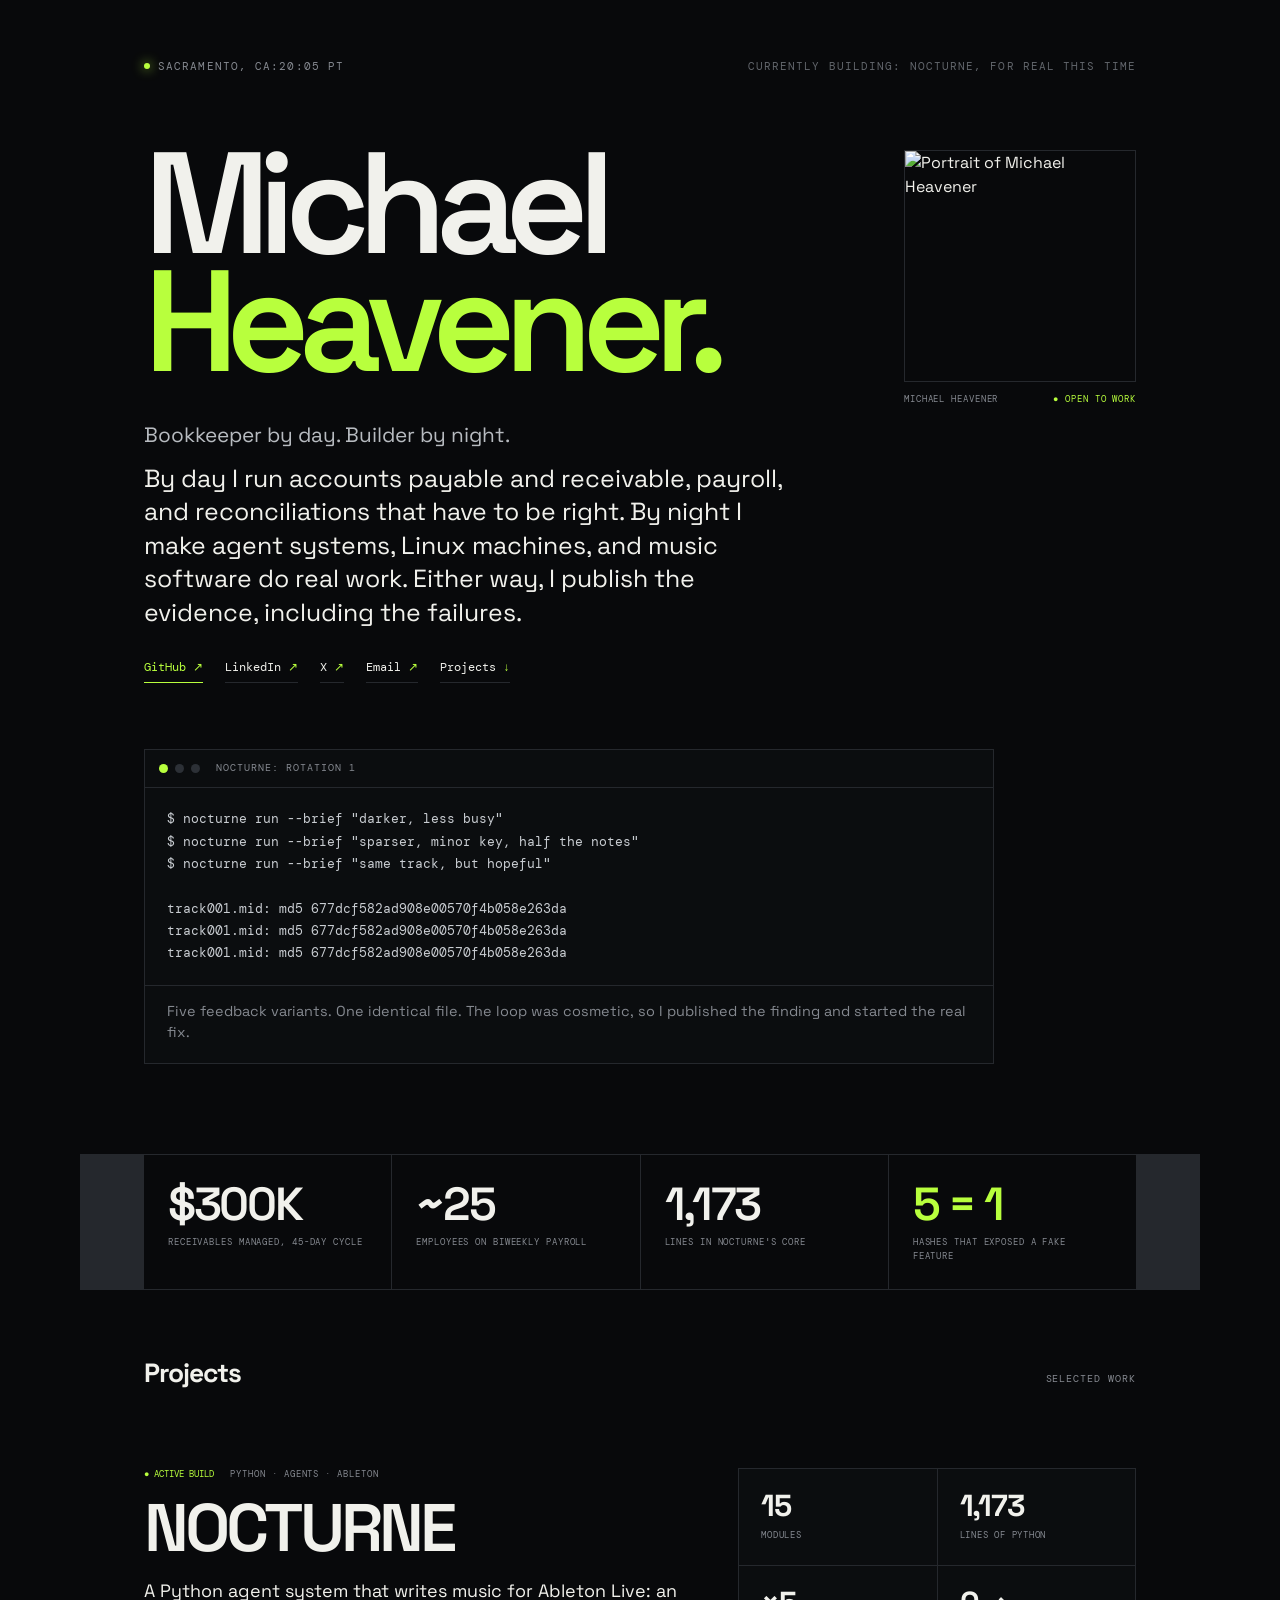
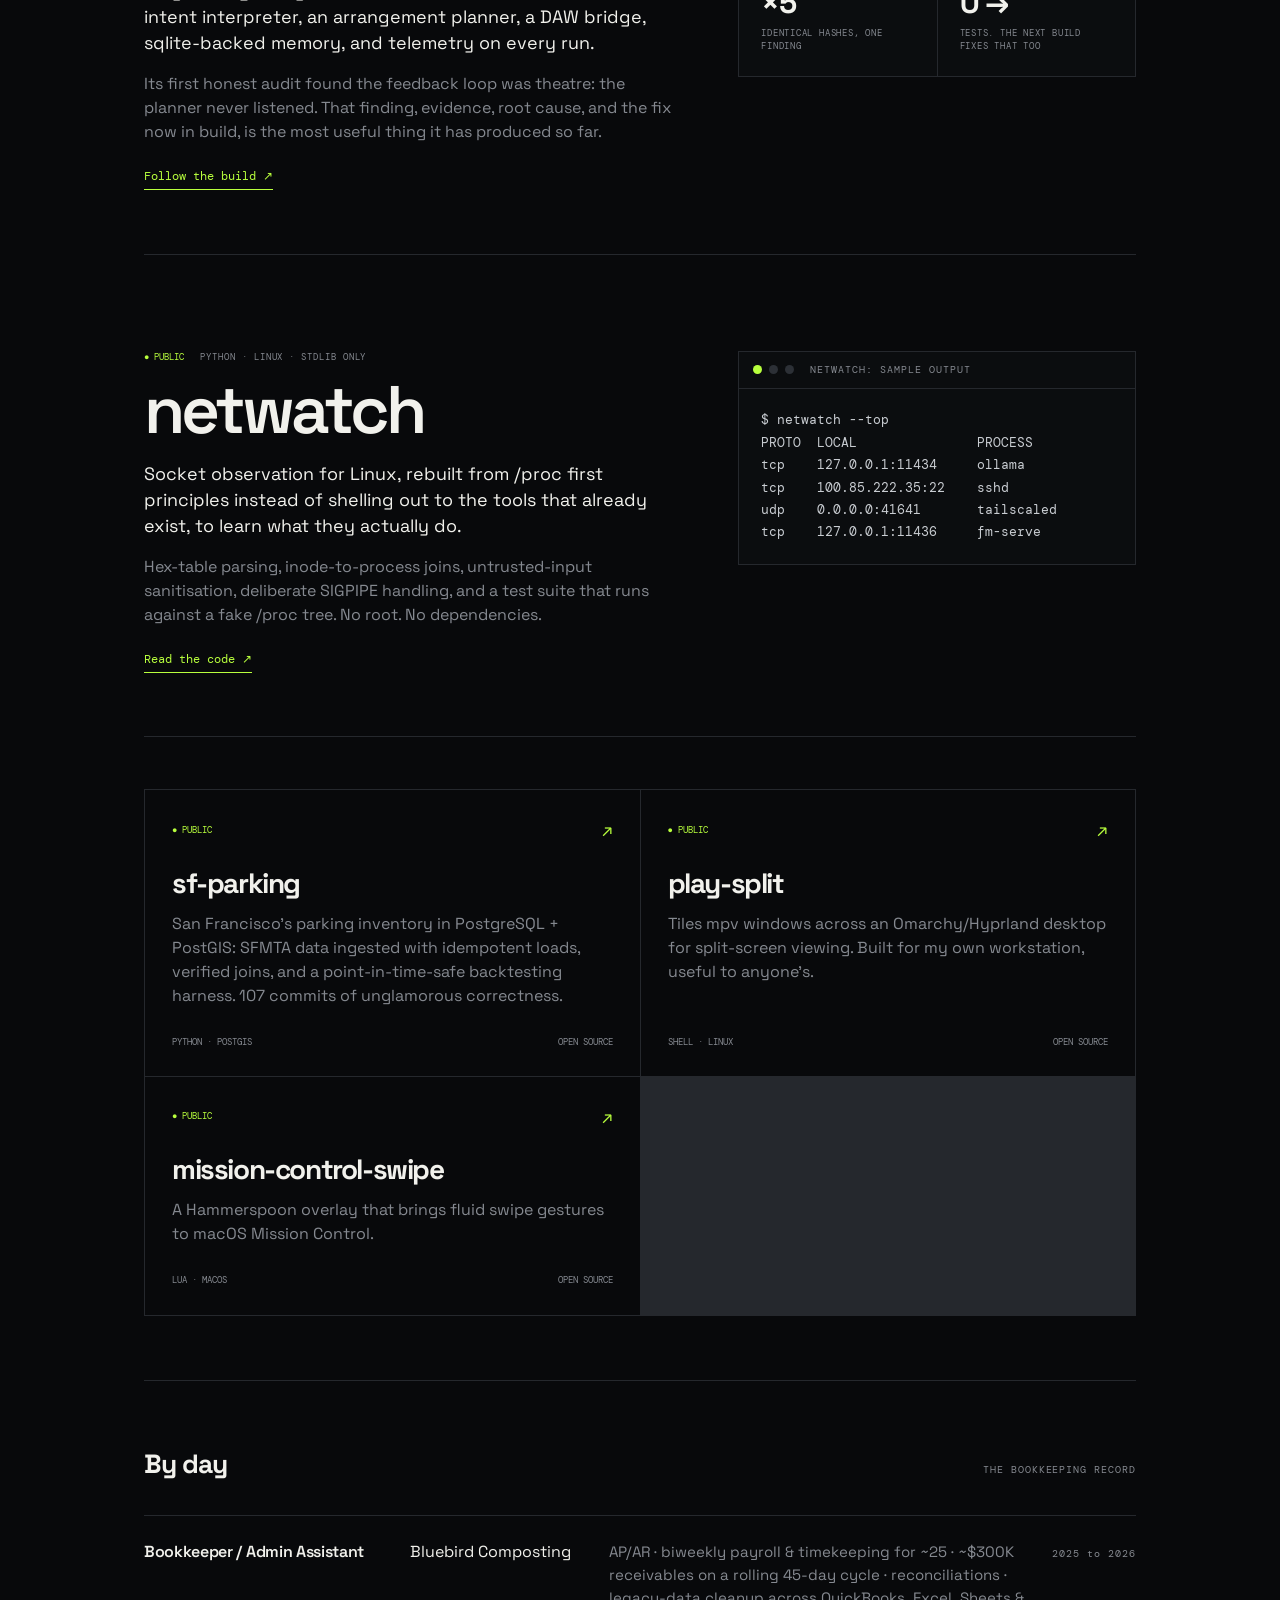
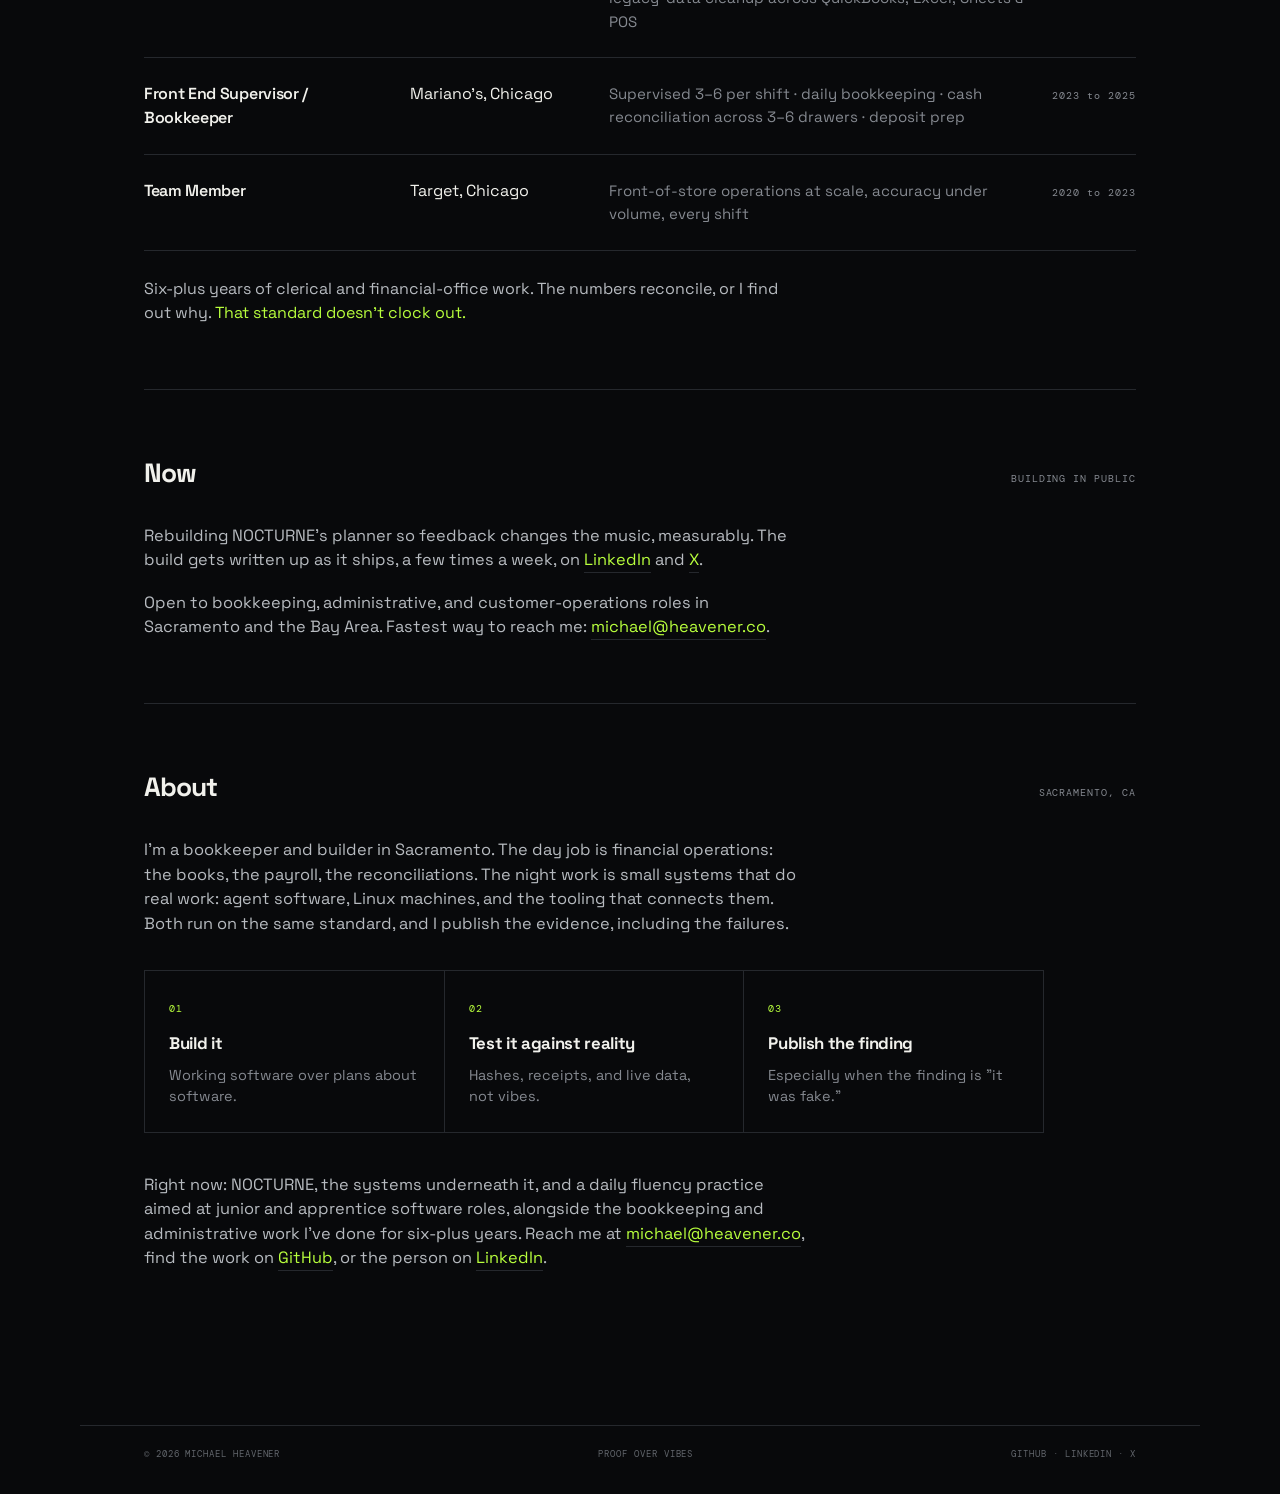
==== commit 04863dc5: "Rename MUSE to NOCTURNE across the homepage (name retired: collision with Meta Muse)" ====
--- a/index.html
+++ b/index.html
@@ -17,7 +17,7 @@
   <main class="home hv-hero">
     <div class="hv-statusbar">
       <p class="eyebrow hv-eyebrow"><span class="dot"></span>SACRAMENTO, CA: <span id="hv-clock">--:-- PT</span></p>
-      <p class="eyebrow hv-eyebrow hv-status-right">CURRENTLY BUILDING: MUSE, FOR REAL THIS TIME</p>
+      <p class="eyebrow hv-eyebrow hv-status-right">CURRENTLY BUILDING: NOCTURNE, FOR REAL THIS TIME</p>
     </div>
     <div class="hv-hero-row">
       <div class="home-main">
@@ -37,11 +37,11 @@
         <figcaption><span>MICHAEL HEAVENER</span><span class="hv-open">● OPEN TO WORK</span></figcaption>
       </figure>
     </div>
-    <figure class="hv-terminal" aria-label="Terminal transcript: the MUSE feedback finding">
-      <div class="hv-term-bar"><span></span><span></span><span></span><em>muse: rotation 1</em></div>
-      <pre class="hv-term-body"><code>$ muse run --brief "darker, less busy"
-$ muse run --brief "sparser, minor key, half the notes"
-$ muse run --brief "same track, but hopeful"
+    <figure class="hv-terminal" aria-label="Terminal transcript: the NOCTURNE feedback finding">
+      <div class="hv-term-bar"><span></span><span></span><span></span><em>nocturne: rotation 1</em></div>
+      <pre class="hv-term-body"><code>$ nocturne run --brief "darker, less busy"
+$ nocturne run --brief "sparser, minor key, half the notes"
+$ nocturne run --brief "same track, but hopeful"
 
 track001.mid: md5 677dcf582ad908e00570f4b058e263da
 track001.mid: md5 677dcf582ad908e00570f4b058e263da
@@ -53,7 +53,7 @@
   <section class="hv-strip" aria-label="Proof in numbers">
     <div class="hv-stat"><strong>$300K</strong><span>RECEIVABLES MANAGED, 45-DAY CYCLE</span></div>
     <div class="hv-stat"><strong>~25</strong><span>EMPLOYEES ON BIWEEKLY PAYROLL</span></div>
-    <div class="hv-stat"><strong>1,173</strong><span>LINES IN MUSE'S CORE</span></div>
+    <div class="hv-stat"><strong>1,173</strong><span>LINES IN NOCTURNE'S CORE</span></div>
     <div class="hv-stat"><strong>5 = 1</strong><span>HASHES THAT EXPOSED A FAKE FEATURE</span></div>
   </section>
 
@@ -68,12 +68,12 @@
       <article class="hv-feature">
         <div class="hv-feature-copy">
           <p class="hv-kicker"><span class="live-mark">● ACTIVE BUILD</span><span class="hv-kicker-sep">PYTHON · AGENTS · ABLETON</span></p>
-          <h3>MUSE</h3>
+          <h3>NOCTURNE</h3>
           <p class="hv-lede">A Python agent system that writes music for Ableton Live: an intent interpreter, an arrangement planner, a DAW bridge, sqlite-backed memory, and telemetry on every run.</p>
           <p>Its first honest audit found the feedback loop was theatre: the planner never listened. That finding, evidence, root cause, and the fix now in build, is the most useful thing it has produced so far.</p>
           <p class="hv-feature-links"><a href="https://github.heavener.co">Follow the build <span>↗</span></a></p>
         </div>
-        <aside class="hv-evidence" aria-label="MUSE in numbers">
+        <aside class="hv-evidence" aria-label="NOCTURNE in numbers">
           <div><strong>15</strong><span>MODULES</span></div>
           <div><strong>1,173</strong><span>LINES OF PYTHON</span></div>
           <div><strong>×5</strong><span>IDENTICAL HASHES, ONE FINDING</span></div>
@@ -171,7 +171,7 @@
         <p class="meta">BUILDING IN PUBLIC</p>
       </div>
       <div class="about-copy">
-        <p>Rebuilding MUSE's planner so feedback changes the music, measurably. The build gets written up as it ships, a few times a week, on <a class="about-mail" href="https://www.linkedin.com/in/michael-heavener-sacramento/" target="_blank" rel="noopener noreferrer">LinkedIn</a> and <a class="about-mail" href="https://x.com/mrayheavener" target="_blank" rel="noopener noreferrer">X</a>.</p>
+        <p>Rebuilding NOCTURNE's planner so feedback changes the music, measurably. The build gets written up as it ships, a few times a week, on <a class="about-mail" href="https://www.linkedin.com/in/michael-heavener-sacramento/" target="_blank" rel="noopener noreferrer">LinkedIn</a> and <a class="about-mail" href="https://x.com/mrayheavener" target="_blank" rel="noopener noreferrer">X</a>.</p>
         <p>Open to bookkeeping, administrative, and customer-operations roles in Sacramento and the Bay Area. Fastest way to reach me: <a class="about-mail" href="mailto:michael@heavener.co">michael@heavener.co</a>.</p>
       </div>
     </section>
@@ -190,7 +190,7 @@
         <li><span>03</span><strong>Publish the finding</strong><em>Especially when the finding is "it was fake."</em></li>
       </ol>
       <div class="about-copy">
-        <p>Right now: MUSE, the systems underneath it, and a daily fluency practice aimed at junior and apprentice software roles, alongside the bookkeeping and administrative work I've done for six-plus years. Reach me at <a class="about-mail" href="mailto:michael@heavener.co">michael@heavener.co</a>, find the work on <a class="about-mail" href="https://github.heavener.co">GitHub</a>, or the person on <a class="about-mail" href="https://www.linkedin.com/in/michael-heavener-sacramento/" target="_blank" rel="noopener noreferrer">LinkedIn</a>.</p>
+        <p>Right now: NOCTURNE, the systems underneath it, and a daily fluency practice aimed at junior and apprentice software roles, alongside the bookkeeping and administrative work I've done for six-plus years. Reach me at <a class="about-mail" href="mailto:michael@heavener.co">michael@heavener.co</a>, find the work on <a class="about-mail" href="https://github.heavener.co">GitHub</a>, or the person on <a class="about-mail" href="https://www.linkedin.com/in/michael-heavener-sacramento/" target="_blank" rel="noopener noreferrer">LinkedIn</a>.</p>
       </div>
     </section>
 
--- a/home.css
+++ b/home.css
@@ -1,4 +1,4 @@
-/* heavener.co homepage v3 — page-local styles. Loaded only by index.html.
+/* heavener.co homepage v3: page-local styles. Loaded only by index.html.
    style.css is untouched, so the GitHub page cannot be affected. */
 
 /* hero */
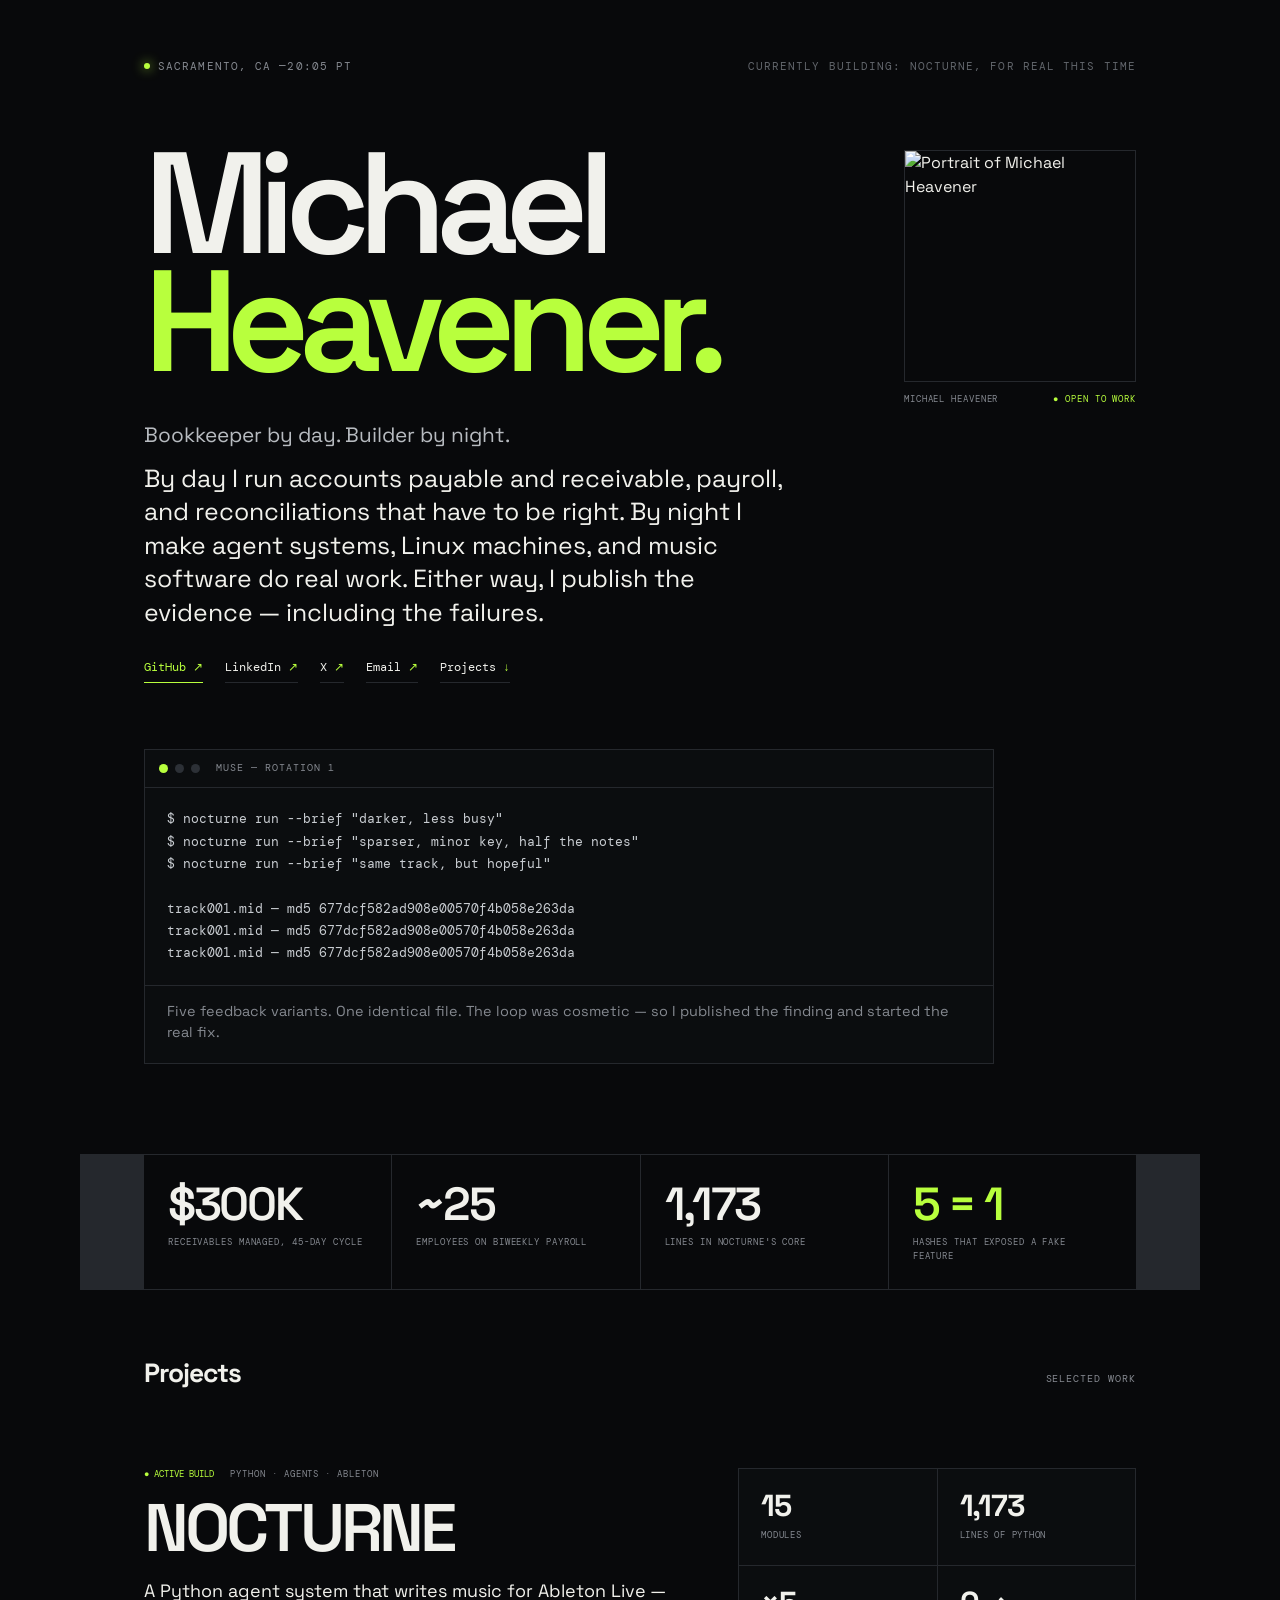
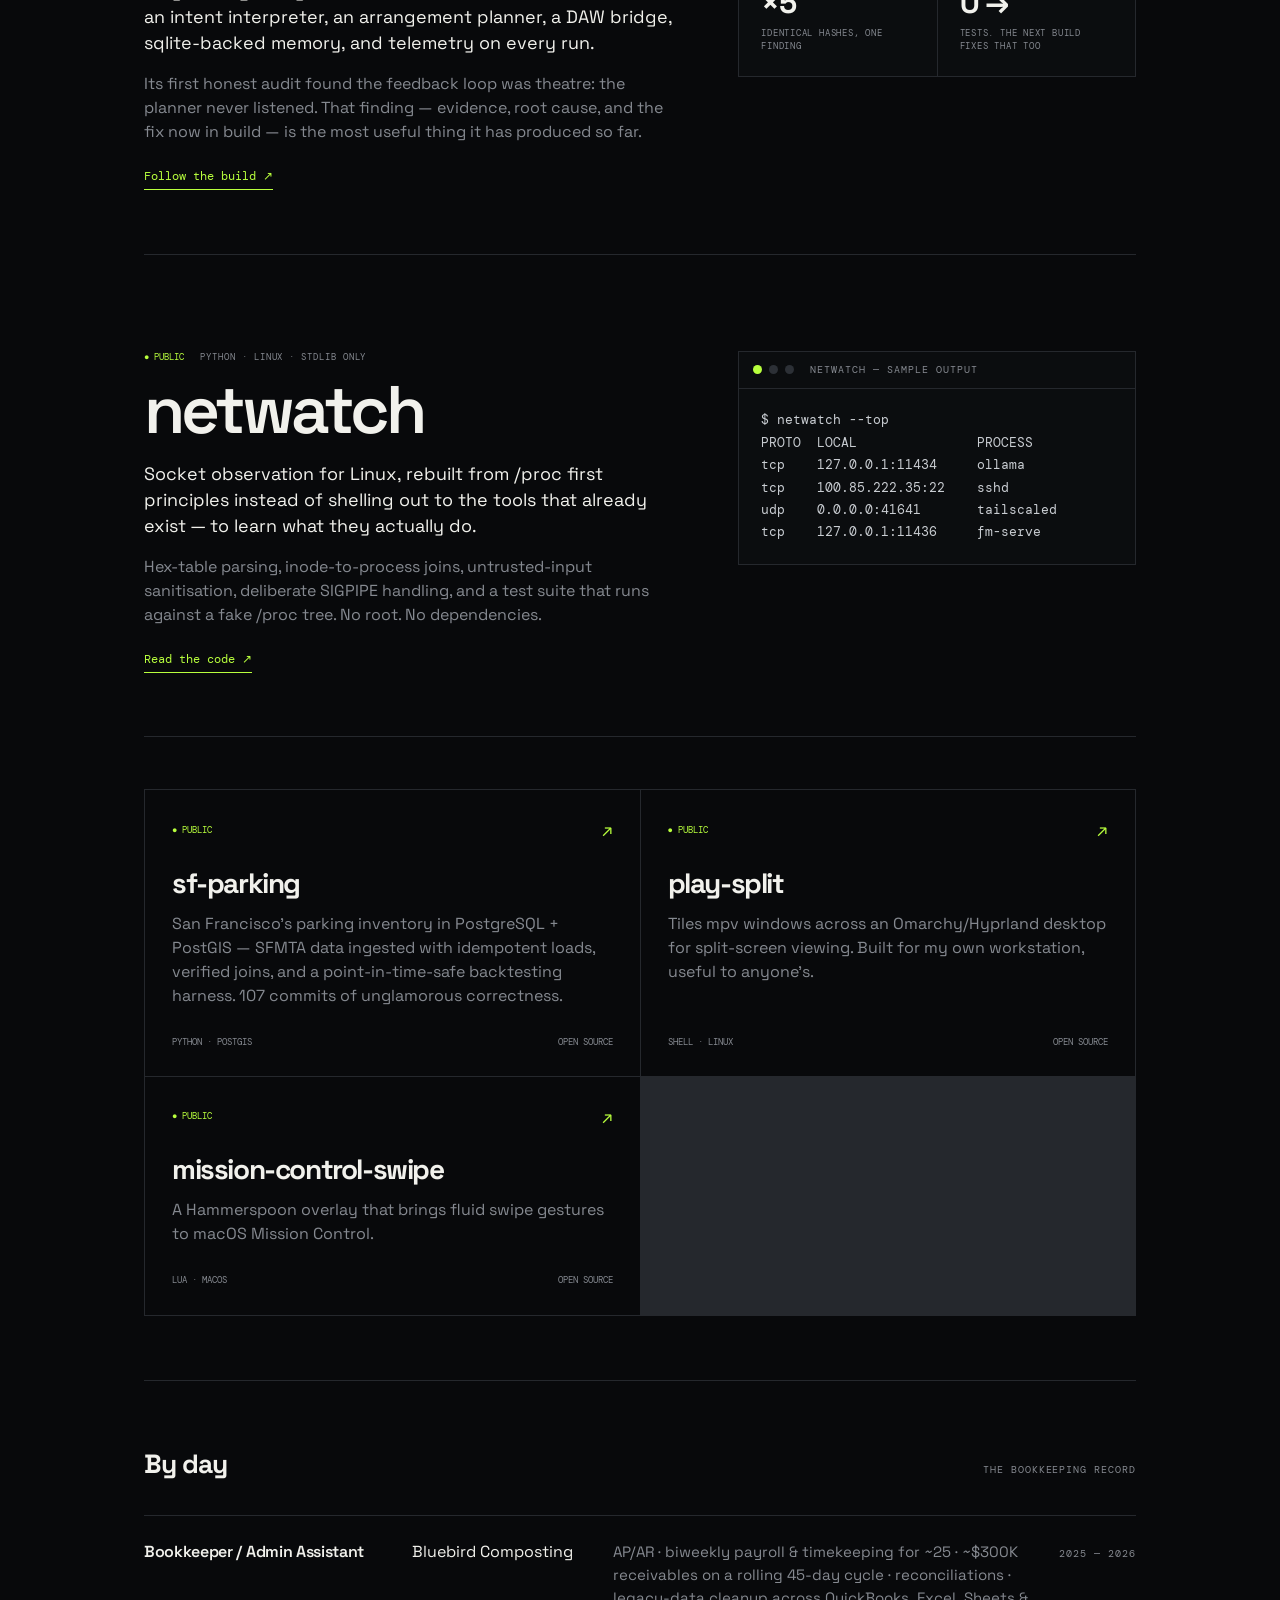
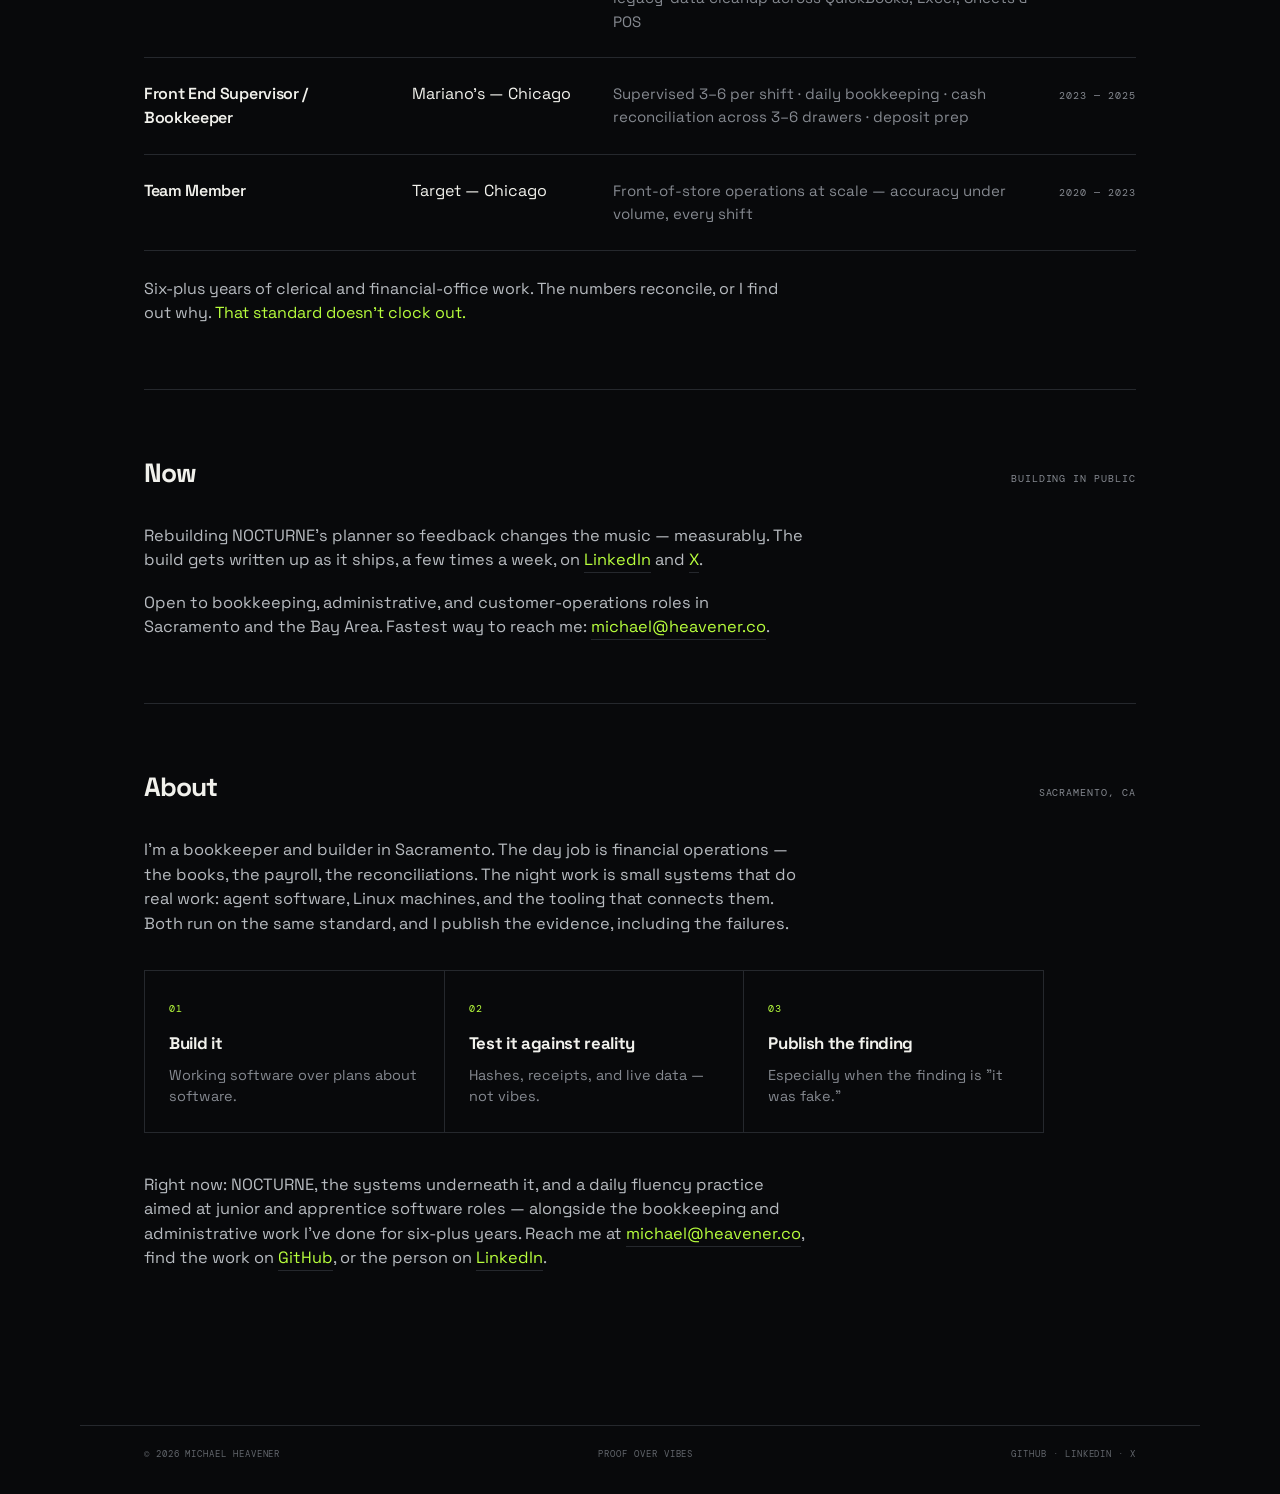
==== commit d5678ad6: "Rename MUSE to NOCTURNE (matches main)" ====
--- a/index.html
+++ b/index.html
@@ -3,12 +3,12 @@
 <head>
   <meta charset="utf-8">
   <meta name="viewport" content="width=device-width, initial-scale=1">
-  <meta name="description" content="Michael Heavener: bookkeeper and systems builder in Sacramento. AP/AR, payroll, and reconciliations by day; agent systems, Linux machines, and music software by night, with the evidence published, including the failures.">
+  <meta name="description" content="Michael Heavener — bookkeeper and systems builder in Sacramento. AP/AR, payroll, and reconciliations by day; agent systems, Linux machines, and music software by night — with the evidence published, including the failures.">
   <meta property="og:title" content="Michael Heavener">
-  <meta property="og:description" content="Bookkeeper by day, builder by night, and publishing the evidence, including the failures.">
+  <meta property="og:description" content="Bookkeeper by day, builder by night — and publishing the evidence, including the failures.">
   <meta property="og:type" content="website">
   <meta property="og:url" content="https://heavener.co">
-  <title>Michael Heavener: Building software, AI, and systems</title>
+  <title>Michael Heavener — Building software, AI, and systems</title>
   <link rel="icon" href="data:image/svg+xml,%3Csvg xmlns='http://www.w3.org/2000/svg' viewBox='0 0 32 32'%3E%3Crect width='32' height='32' fill='%2308090b'/%3E%3Ccircle cx='16' cy='16' r='6' fill='%23b8ff3d'/%3E%3C/svg%3E">
   <link rel="stylesheet" href="style.css">
   <link rel="stylesheet" href="home.css">
@@ -16,14 +16,14 @@
 <body class="home-page">
   <main class="home hv-hero">
     <div class="hv-statusbar">
-      <p class="eyebrow hv-eyebrow"><span class="dot"></span>SACRAMENTO, CA: <span id="hv-clock">--:-- PT</span></p>
+      <p class="eyebrow hv-eyebrow"><span class="dot"></span>SACRAMENTO, CA — <span id="hv-clock">--:-- PT</span></p>
       <p class="eyebrow hv-eyebrow hv-status-right">CURRENTLY BUILDING: NOCTURNE, FOR REAL THIS TIME</p>
     </div>
     <div class="hv-hero-row">
       <div class="home-main">
         <h1>Michael<br><em>Heavener.</em></h1>
         <p class="intro">Bookkeeper by day. Builder by night.</p>
-        <p class="hv-subintro">By day I run accounts payable and receivable, payroll, and reconciliations that have to be right. By night I make agent systems, Linux machines, and music software do real work. Either way, I publish the evidence, including the failures.</p>
+        <p class="hv-subintro">By day I run accounts payable and receivable, payroll, and reconciliations that have to be right. By night I make agent systems, Linux machines, and music software do real work. Either way, I publish the evidence — including the failures.</p>
         <nav class="home-links" aria-label="Primary">
           <a class="primary-link" href="https://github.heavener.co">GitHub <span>↗</span></a>
           <a href="https://www.linkedin.com/in/michael-heavener-sacramento/" target="_blank" rel="noopener noreferrer">LinkedIn <span>↗</span></a>
@@ -38,15 +38,15 @@
       </figure>
     </div>
     <figure class="hv-terminal" aria-label="Terminal transcript: the NOCTURNE feedback finding">
-      <div class="hv-term-bar"><span></span><span></span><span></span><em>nocturne: rotation 1</em></div>
+      <div class="hv-term-bar"><span></span><span></span><span></span><em>muse — rotation 1</em></div>
       <pre class="hv-term-body"><code>$ nocturne run --brief "darker, less busy"
 $ nocturne run --brief "sparser, minor key, half the notes"
 $ nocturne run --brief "same track, but hopeful"
 
-track001.mid: md5 677dcf582ad908e00570f4b058e263da
-track001.mid: md5 677dcf582ad908e00570f4b058e263da
-track001.mid: md5 677dcf582ad908e00570f4b058e263da</code></pre>
-      <figcaption class="hv-term-cap">Five feedback variants. One identical file. The loop was cosmetic, so I published the finding and started the real fix.</figcaption>
+track001.mid — md5 677dcf582ad908e00570f4b058e263da
+track001.mid — md5 677dcf582ad908e00570f4b058e263da
+track001.mid — md5 677dcf582ad908e00570f4b058e263da</code></pre>
+      <figcaption class="hv-term-cap">Five feedback variants. One identical file. The loop was cosmetic — so I published the finding and started the real fix.</figcaption>
     </figure>
   </main>
 
@@ -69,8 +69,8 @@
         <div class="hv-feature-copy">
           <p class="hv-kicker"><span class="live-mark">● ACTIVE BUILD</span><span class="hv-kicker-sep">PYTHON · AGENTS · ABLETON</span></p>
           <h3>NOCTURNE</h3>
-          <p class="hv-lede">A Python agent system that writes music for Ableton Live: an intent interpreter, an arrangement planner, a DAW bridge, sqlite-backed memory, and telemetry on every run.</p>
-          <p>Its first honest audit found the feedback loop was theatre: the planner never listened. That finding, evidence, root cause, and the fix now in build, is the most useful thing it has produced so far.</p>
+          <p class="hv-lede">A Python agent system that writes music for Ableton Live — an intent interpreter, an arrangement planner, a DAW bridge, sqlite-backed memory, and telemetry on every run.</p>
+          <p>Its first honest audit found the feedback loop was theatre: the planner never listened. That finding — evidence, root cause, and the fix now in build — is the most useful thing it has produced so far.</p>
           <p class="hv-feature-links"><a href="https://github.heavener.co">Follow the build <span>↗</span></a></p>
         </div>
         <aside class="hv-evidence" aria-label="NOCTURNE in numbers">
@@ -85,12 +85,12 @@
         <div class="hv-feature-copy">
           <p class="hv-kicker"><span class="live-mark">● PUBLIC</span><span class="hv-kicker-sep">PYTHON · LINUX · STDLIB ONLY</span></p>
           <h3>netwatch</h3>
-          <p class="hv-lede">Socket observation for Linux, rebuilt from /proc first principles instead of shelling out to the tools that already exist, to learn what they actually do.</p>
+          <p class="hv-lede">Socket observation for Linux, rebuilt from /proc first principles instead of shelling out to the tools that already exist — to learn what they actually do.</p>
           <p>Hex-table parsing, inode-to-process joins, untrusted-input sanitisation, deliberate SIGPIPE handling, and a test suite that runs against a fake /proc tree. No root. No dependencies.</p>
           <p class="hv-feature-links"><a href="https://github.com/michaelheavener4/netwatch" target="_blank" rel="noopener noreferrer">Read the code <span>↗</span></a></p>
         </div>
         <figure class="hv-terminal hv-terminal-small">
-          <div class="hv-term-bar"><span></span><span></span><span></span><em>netwatch: sample output</em></div>
+          <div class="hv-term-bar"><span></span><span></span><span></span><em>netwatch — sample output</em></div>
           <pre class="hv-term-body"><code>$ netwatch --top
 PROTO  LOCAL               PROCESS
 tcp    127.0.0.1:11434     ollama
@@ -108,7 +108,7 @@
               <a class="repo-link" href="https://github.com/michaelheavener4/sf-parking" target="_blank" rel="noopener noreferrer" aria-label="sf-parking on GitHub">↗</a>
             </div>
             <h3>sf-parking</h3>
-            <p>San Francisco's parking inventory in PostgreSQL + PostGIS: SFMTA data ingested with idempotent loads, verified joins, and a point-in-time-safe backtesting harness. 107 commits of unglamorous correctness.</p>
+            <p>San Francisco's parking inventory in PostgreSQL + PostGIS — SFMTA data ingested with idempotent loads, verified joins, and a point-in-time-safe backtesting harness. 107 commits of unglamorous correctness.</p>
           </div>
           <div class="project-bottom"><span>Python · PostGIS</span><span>Open source</span></div>
         </article>
@@ -147,19 +147,19 @@
           <span class="hv-ledger-role">Bookkeeper / Admin Assistant</span>
           <span class="hv-ledger-org">Bluebird Composting</span>
           <span class="hv-ledger-detail">AP/AR · biweekly payroll &amp; timekeeping for ~25 · ~$300K receivables on a rolling 45-day cycle · reconciliations · legacy-data cleanup across QuickBooks, Excel, Sheets &amp; POS</span>
-          <span class="hv-ledger-date">2025 to 2026</span>
+          <span class="hv-ledger-date">2025 — 2026</span>
         </div>
         <div class="hv-ledger-row">
           <span class="hv-ledger-role">Front End Supervisor / Bookkeeper</span>
-          <span class="hv-ledger-org">Mariano's, Chicago</span>
+          <span class="hv-ledger-org">Mariano's — Chicago</span>
           <span class="hv-ledger-detail">Supervised 3–6 per shift · daily bookkeeping · cash reconciliation across 3–6 drawers · deposit prep</span>
-          <span class="hv-ledger-date">2023 to 2025</span>
+          <span class="hv-ledger-date">2023 — 2025</span>
         </div>
         <div class="hv-ledger-row">
           <span class="hv-ledger-role">Team Member</span>
-          <span class="hv-ledger-org">Target, Chicago</span>
-          <span class="hv-ledger-detail">Front-of-store operations at scale, accuracy under volume, every shift</span>
-          <span class="hv-ledger-date">2020 to 2023</span>
+          <span class="hv-ledger-org">Target — Chicago</span>
+          <span class="hv-ledger-detail">Front-of-store operations at scale — accuracy under volume, every shift</span>
+          <span class="hv-ledger-date">2020 — 2023</span>
         </div>
       </div>
       <p class="byday-note">Six-plus years of clerical and financial-office work. The numbers reconcile, or I find out why. <span class="accent-line">That standard doesn't clock out.</span></p>
@@ -171,7 +171,7 @@
         <p class="meta">BUILDING IN PUBLIC</p>
       </div>
       <div class="about-copy">
-        <p>Rebuilding NOCTURNE's planner so feedback changes the music, measurably. The build gets written up as it ships, a few times a week, on <a class="about-mail" href="https://www.linkedin.com/in/michael-heavener-sacramento/" target="_blank" rel="noopener noreferrer">LinkedIn</a> and <a class="about-mail" href="https://x.com/mrayheavener" target="_blank" rel="noopener noreferrer">X</a>.</p>
+        <p>Rebuilding NOCTURNE's planner so feedback changes the music — measurably. The build gets written up as it ships, a few times a week, on <a class="about-mail" href="https://www.linkedin.com/in/michael-heavener-sacramento/" target="_blank" rel="noopener noreferrer">LinkedIn</a> and <a class="about-mail" href="https://x.com/mrayheavener" target="_blank" rel="noopener noreferrer">X</a>.</p>
         <p>Open to bookkeeping, administrative, and customer-operations roles in Sacramento and the Bay Area. Fastest way to reach me: <a class="about-mail" href="mailto:michael@heavener.co">michael@heavener.co</a>.</p>
       </div>
     </section>
@@ -182,15 +182,15 @@
         <p class="meta">SACRAMENTO, CA</p>
       </div>
       <div class="about-copy">
-        <p>I'm a bookkeeper and builder in Sacramento. The day job is financial operations: the books, the payroll, the reconciliations. The night work is small systems that do real work: agent software, Linux machines, and the tooling that connects them. Both run on the same standard, and I publish the evidence, including the failures.</p>
+        <p>I'm a bookkeeper and builder in Sacramento. The day job is financial operations — the books, the payroll, the reconciliations. The night work is small systems that do real work: agent software, Linux machines, and the tooling that connects them. Both run on the same standard, and I publish the evidence, including the failures.</p>
       </div>
       <ol class="hv-method">
         <li><span>01</span><strong>Build it</strong><em>Working software over plans about software.</em></li>
-        <li><span>02</span><strong>Test it against reality</strong><em>Hashes, receipts, and live data, not vibes.</em></li>
+        <li><span>02</span><strong>Test it against reality</strong><em>Hashes, receipts, and live data — not vibes.</em></li>
         <li><span>03</span><strong>Publish the finding</strong><em>Especially when the finding is "it was fake."</em></li>
       </ol>
       <div class="about-copy">
-        <p>Right now: NOCTURNE, the systems underneath it, and a daily fluency practice aimed at junior and apprentice software roles, alongside the bookkeeping and administrative work I've done for six-plus years. Reach me at <a class="about-mail" href="mailto:michael@heavener.co">michael@heavener.co</a>, find the work on <a class="about-mail" href="https://github.heavener.co">GitHub</a>, or the person on <a class="about-mail" href="https://www.linkedin.com/in/michael-heavener-sacramento/" target="_blank" rel="noopener noreferrer">LinkedIn</a>.</p>
+        <p>Right now: NOCTURNE, the systems underneath it, and a daily fluency practice aimed at junior and apprentice software roles — alongside the bookkeeping and administrative work I've done for six-plus years. Reach me at <a class="about-mail" href="mailto:michael@heavener.co">michael@heavener.co</a>, find the work on <a class="about-mail" href="https://github.heavener.co">GitHub</a>, or the person on <a class="about-mail" href="https://www.linkedin.com/in/michael-heavener-sacramento/" target="_blank" rel="noopener noreferrer">LinkedIn</a>.</p>
       </div>
     </section>
 
